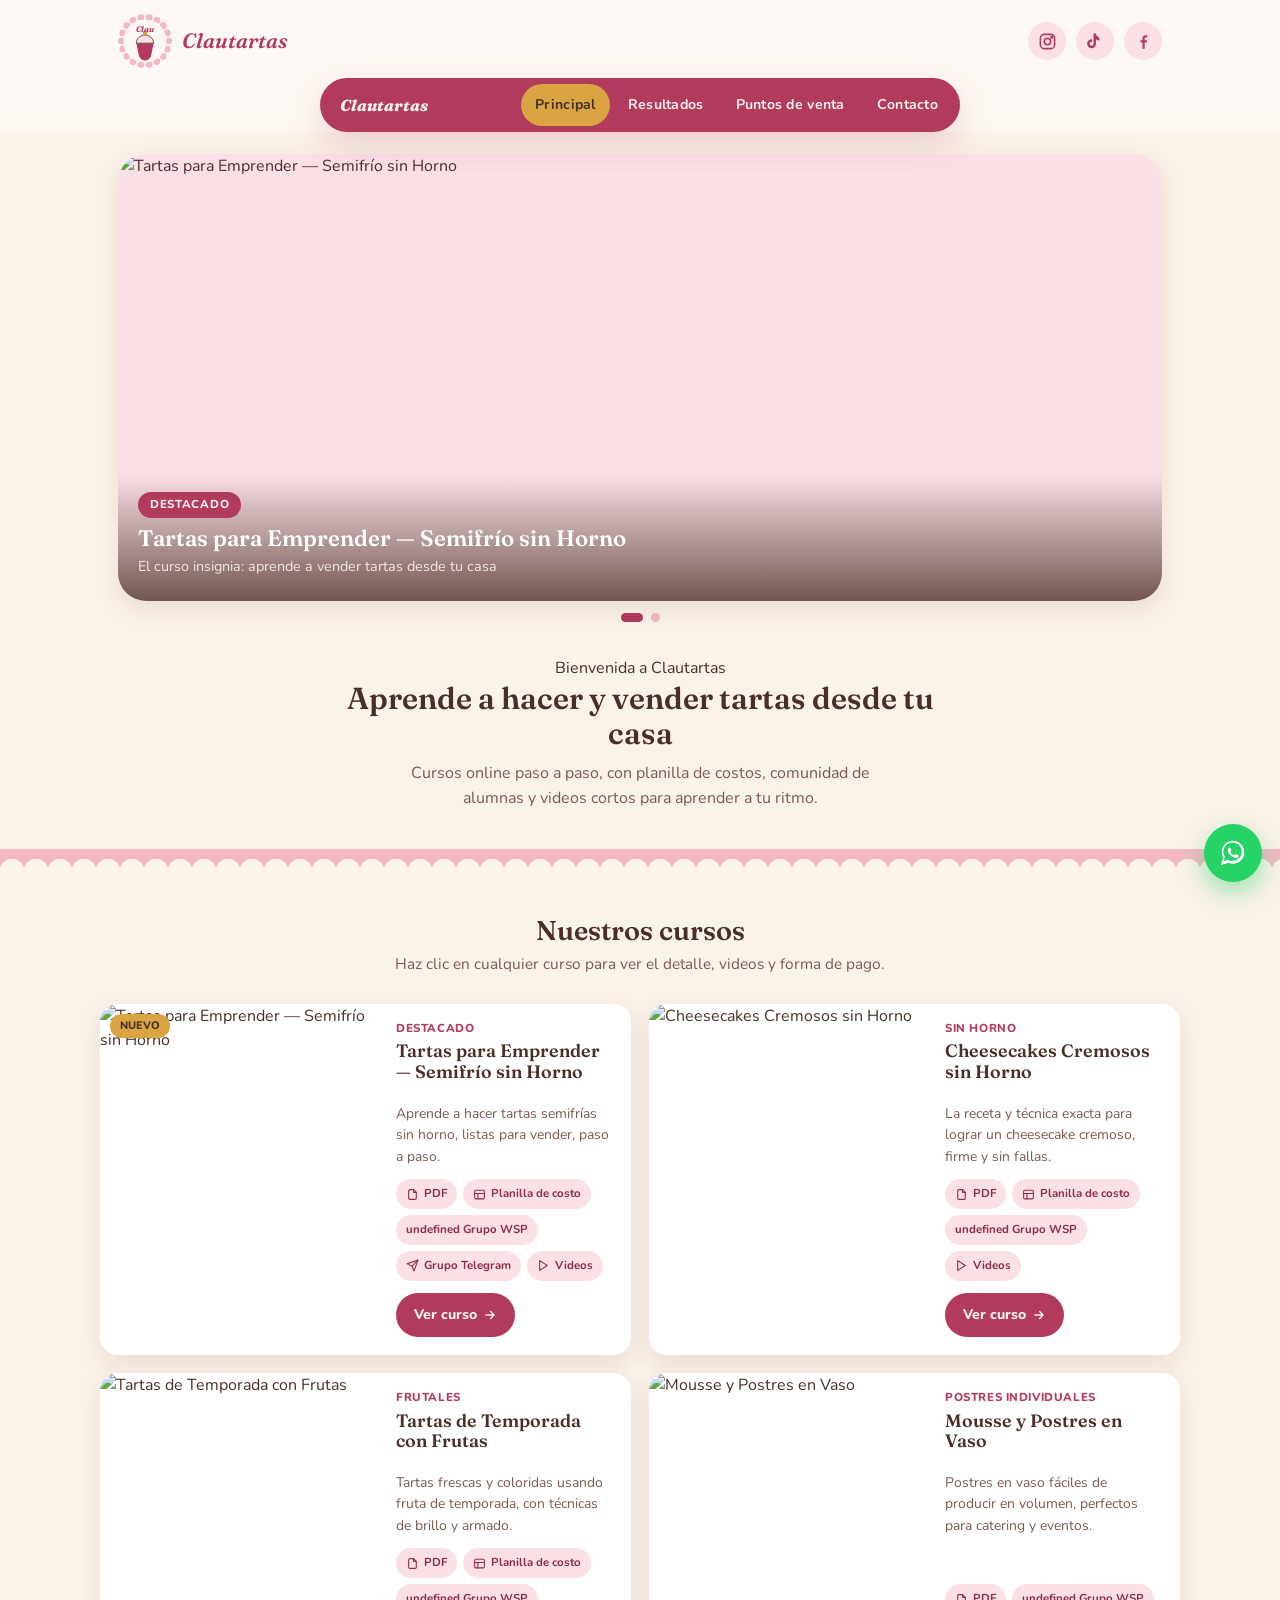
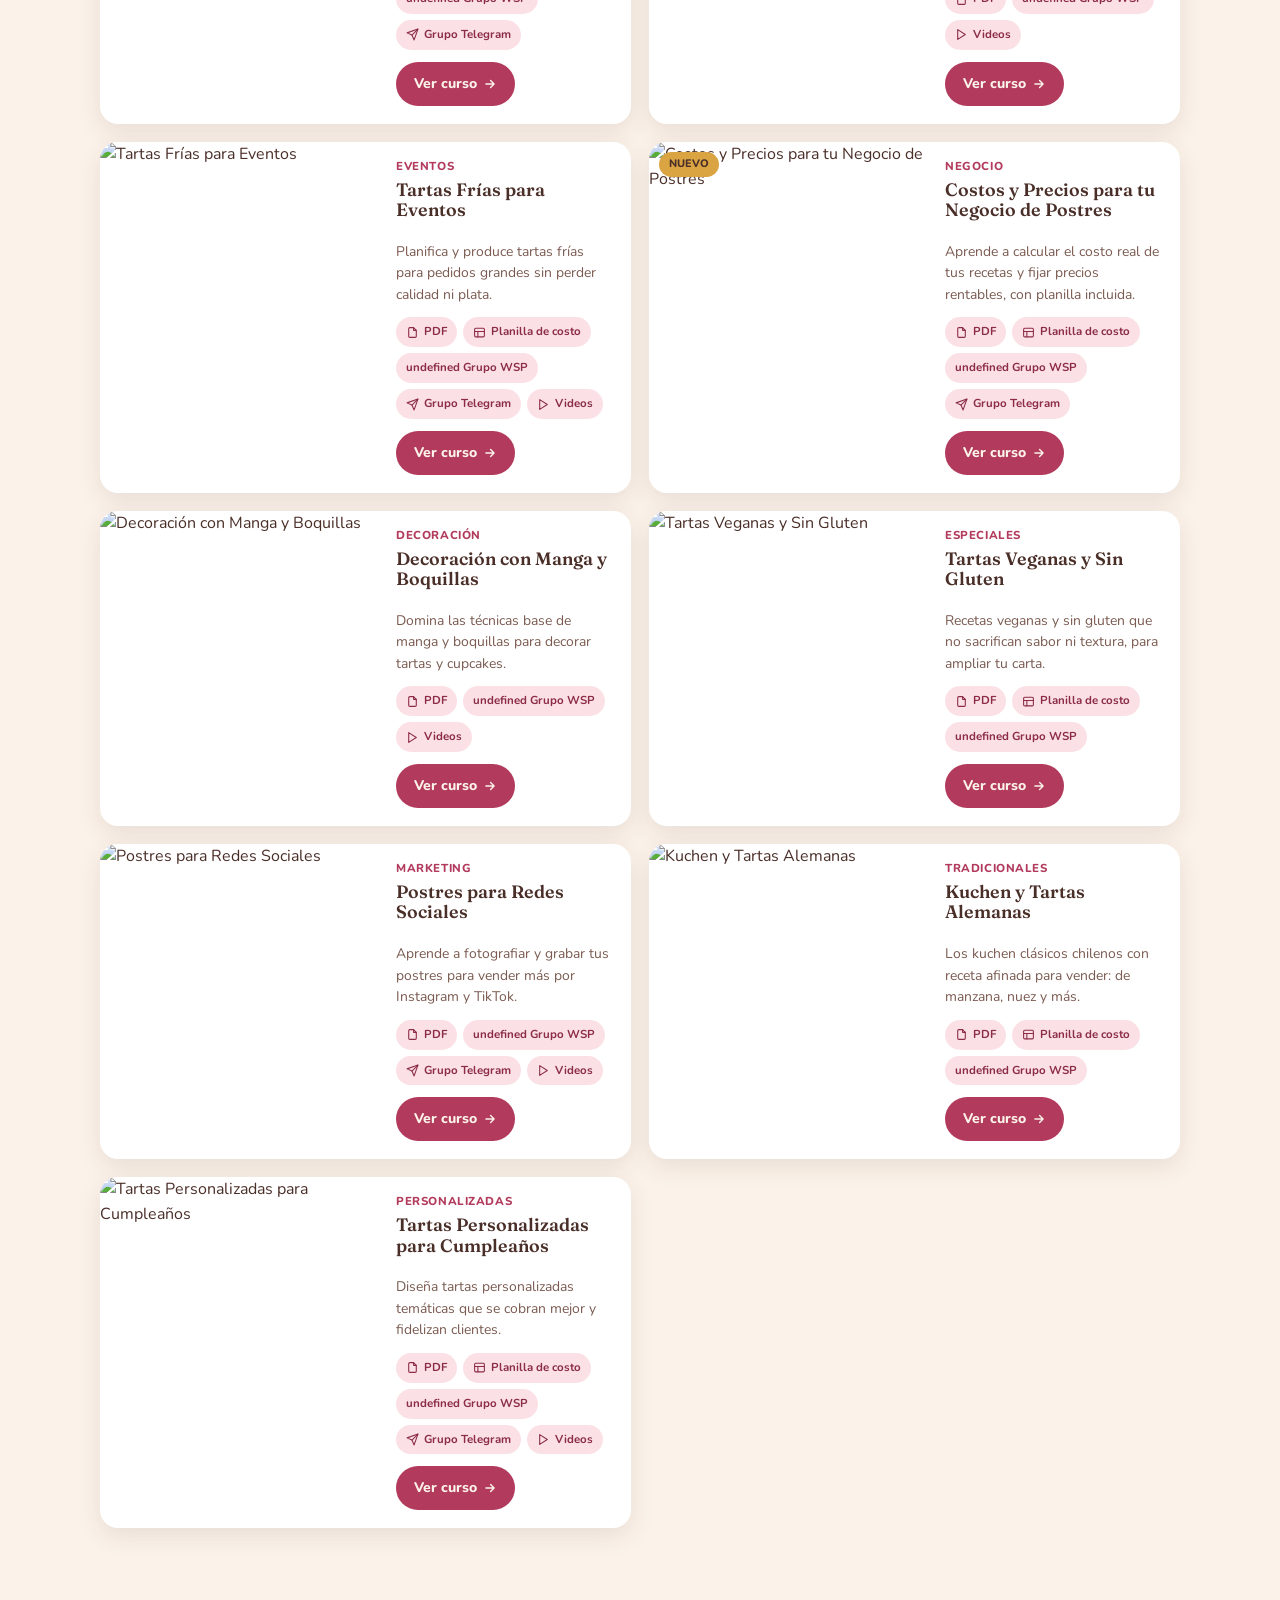
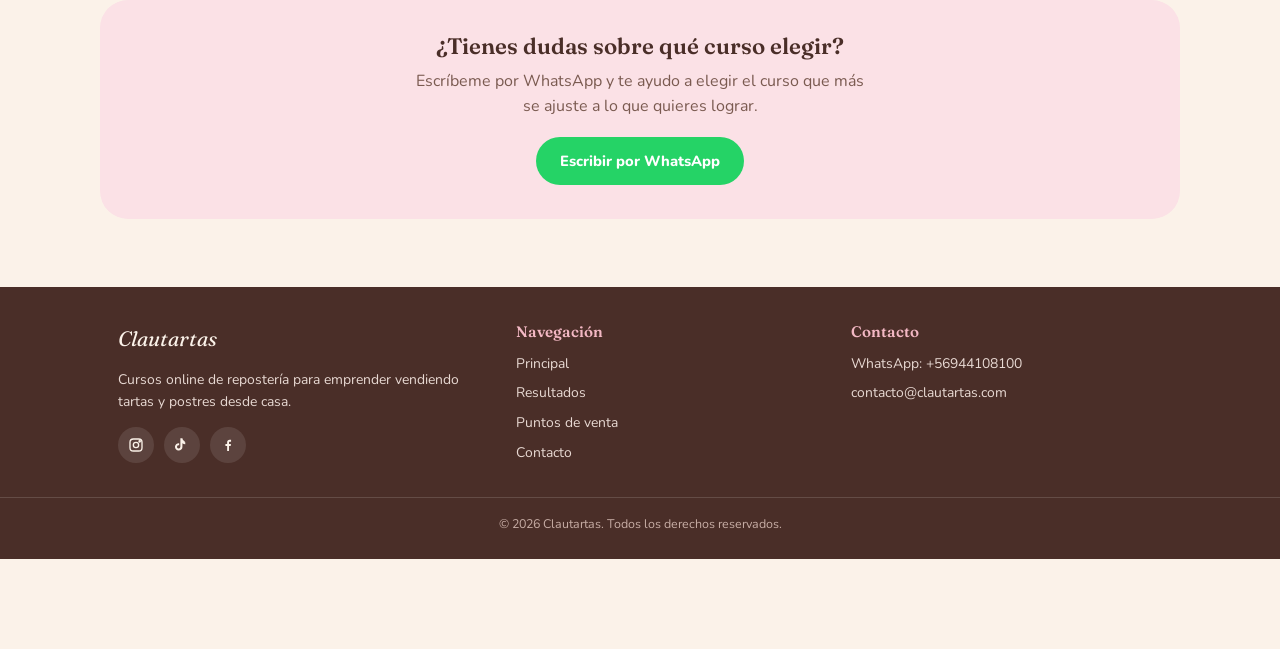
==== index.html @ 0d7cf742 "Add files via upload" ====
<!DOCTYPE html>
<html lang="es">
<head>
<meta charset="UTF-8">
<meta name="viewport" content="width=device-width, initial-scale=1.0">
<title>Clautartas — Cursos online de repostería para emprender</title>
<meta name="description" content="Aprende a hacer y vender tartas y postres desde casa. Cursos online paso a paso, con planilla de costos, comunidad y videos.">
<link rel="preconnect" href="https://fonts.googleapis.com">
<link href="https://fonts.googleapis.com/css2?family=Fraunces:ital,wght@0,600;0,700;1,600&family=Nunito:wght@400;600;700;800&display=swap" rel="stylesheet">
<link rel="stylesheet" href="css/style.css">
</head>
<body data-page="index.html">

<header id="site-header" class="site-header"></header>

<main>
  <section class="hero-carousel" id="heroCarousel"></section>

  <section class="section container" style="text-align:center; padding-top:34px;">
    <span class="page-hero eyebrow">Bienvenida a Clautartas</span>
    <h1 style="font-size:1.9rem; max-width:640px; margin:0 auto 10px;">Aprende a hacer y vender tartas desde tu casa</h1>
    <p style="color:var(--cocoa-soft); max-width:520px; margin:0 auto;">Cursos online paso a paso, con planilla de costos, comunidad de alumnas y videos cortos para aprender a tu ritmo.</p>
  </section>

  <div class="scallop-divider" style="margin:30px 0 0;"></div>

  <section class="section container">
    <h2 class="section-title">Nuestros cursos</h2>
    <p class="section-subtitle">Haz clic en cualquier curso para ver el detalle, videos y forma de pago.</p>
    <div class="course-list" id="courseList"></div>
  </section>

  <section class="section container" style="margin-top:20px;">
    <div style="background:var(--pink-soft); border-radius:var(--radius-lg); padding:34px 24px; text-align:center;">
      <h2 style="font-size:1.4rem;">¿Tienes dudas sobre qué curso elegir?</h2>
      <p style="color:var(--cocoa-soft); max-width:460px; margin:0 auto 18px;">Escríbeme por WhatsApp y te ayudo a elegir el curso que más se ajuste a lo que quieres lograr.</p>
      <a class="btn btn-whatsapp" id="ctaWsp" href="#" target="_blank" rel="noopener">Escribir por WhatsApp</a>
    </div>
  </section>
</main>

<footer id="site-footer" class="site-footer"></footer>

<script src="js/data.js"></script>
<script src="js/components.js"></script>
<script src="js/render.js"></script>
<script>
  document.addEventListener("DOMContentLoaded", () => {
    renderCarousel();
    renderCourseList();
    document.getElementById("ctaWsp").href = waLink();
  });
</script>
</body>
</html>
---- css/style.css ----
/* ============================================
   CLAUTARTAS — design tokens
   Paleta: pastel dulce (rosados, cremas, berry, caramelo)
   ============================================ */
:root {
  --cream:        #FBF2E9;
  --cream-soft:   #FDF8F3;
  --pink-frost:   #F3B8C4;
  --pink-soft:    #FBE1E6;
  --berry:        #B23A5C;
  --berry-dark:   #8C2C47;
  --cocoa:        #4A2E28;
  --cocoa-soft:   #7A5A50;
  --caramel:      #D9A441;
  --white:        #FFFFFF;

  --font-display: "Fraunces", "Georgia", serif;
  --font-body: "Nunito", -apple-system, sans-serif;

  --radius-lg: 28px;
  --radius-md: 18px;
  --radius-sm: 12px;
  --shadow-soft: 0 8px 24px rgba(74, 46, 40, 0.10);
  --shadow-lift: 0 14px 34px rgba(178, 58, 92, 0.18);
  --nav-height: 60px;
}

* { box-sizing: border-box; }
html { scroll-behavior: smooth; }

body {
  margin: 0;
  background: var(--cream);
  color: var(--cocoa);
  font-family: var(--font-body);
  font-size: 16px;
  line-height: 1.55;
  -webkit-font-smoothing: antialiased;
  padding-bottom: 90px; /* space for floating whatsapp button */
}

h1, h2, h3, h4 {
  font-family: var(--font-display);
  color: var(--cocoa);
  margin: 0 0 .4em;
  line-height: 1.15;
  font-weight: 600;
}

a { color: inherit; text-decoration: none; }
img { max-width: 100%; display: block; }
button { font-family: inherit; cursor: pointer; }
ul { padding-left: 1.2em; }

.container {
  max-width: 1080px;
  margin: 0 auto;
  padding: 0 18px;
}

/* ============================================
   SIGNATURE MOTIF — scalloped edge (pie-crust crimp)
   ============================================ */
.scallop-bottom {
  -webkit-mask-image: radial-gradient(circle at 12px 0, transparent 12px, black 12.5px);
  mask-image: radial-gradient(circle at 12px 0, transparent 12px, black 12.5px);
  -webkit-mask-size: 24px 24px;
  mask-size: 24px 24px;
  -webkit-mask-repeat: repeat-x;
  mask-repeat: repeat-x;
  -webkit-mask-position: bottom;
  mask-position: bottom;
}
.scallop-divider {
  width: 100%;
  height: 22px;
  background: var(--pink-frost);
  -webkit-mask-image: radial-gradient(circle at 12px 22px, transparent 12px, black 12.5px);
  mask-image: radial-gradient(circle at 12px 22px, transparent 12px, black 12.5px);
  -webkit-mask-size: 24px 24px;
  mask-size: 24px 24px;
  -webkit-mask-repeat: repeat-x;
  mask-repeat: repeat-x;
}

/* ============================================
   HEADER
   ============================================ */
.site-header {
  background: var(--cream-soft);
  padding: 14px 0 0;
}
.header-row {
  display: flex;
  align-items: center;
  justify-content: space-between;
  gap: 14px;
}
.logo-link { display: flex; align-items: center; gap: 10px; flex-shrink: 0; }
.logo-svg { width: 54px; height: 54px; }
.logo-text {
  font-family: var(--font-display);
  font-style: italic;
  font-weight: 600;
  font-size: 1.3rem;
  color: var(--berry);
  white-space: nowrap;
}

.social-banner {
  flex: 1;
  display: flex;
  justify-content: flex-end;
  gap: 10px;
}
.social-banner a {
  width: 38px;
  height: 38px;
  border-radius: 50%;
  background: var(--pink-soft);
  display: flex;
  align-items: center;
  justify-content: center;
  color: var(--berry);
  transition: transform .15s ease, background .15s ease;
}
.social-banner a:hover { background: var(--pink-frost); transform: translateY(-2px); }
.social-banner svg { width: 19px; height: 19px; }

/* ============================================
   NAV — floating menu
   ============================================ */
.nav-wrap {
  position: sticky;
  top: 0;
  z-index: 100;
  padding: 10px 14px 0;
  background: linear-gradient(to bottom, var(--cream-soft) 60%, transparent);
}
.nav-bar {
  max-width: 640px;
  margin: 0 auto;
  background: var(--berry);
  border-radius: 999px;
  box-shadow: var(--shadow-lift);
  display: flex;
  align-items: center;
  justify-content: space-between;
  padding: 6px 8px 6px 20px;
}
.nav-links {
  display: none;
  gap: 4px;
}
.nav-links a {
  color: var(--cream);
  font-weight: 700;
  font-size: .88rem;
  letter-spacing: .02em;
  padding: 10px 14px;
  border-radius: 999px;
  transition: background .15s ease, color .15s ease;
  white-space: nowrap;
}
.nav-links a:hover,
.nav-links a.active {
  background: var(--caramel);
  color: var(--cocoa);
}
.nav-brand-mini { color: var(--cream); font-weight: 800; font-family: var(--font-display); font-style: italic; }
.nav-toggle {
  background: var(--caramel);
  border: none;
  width: 40px;
  height: 40px;
  border-radius: 50%;
  display: flex;
  align-items: center;
  justify-content: center;
  flex-shrink: 0;
}
.nav-toggle svg { width: 20px; height: 20px; color: var(--cocoa); }

.nav-mobile-panel {
  max-width: 640px;
  margin: 6px auto 0;
  background: var(--white);
  border-radius: 20px;
  box-shadow: var(--shadow-soft);
  overflow: hidden;
  max-height: 0;
  transition: max-height .25s ease;
}
.nav-mobile-panel.open { max-height: 320px; }
.nav-mobile-panel a {
  display: block;
  padding: 14px 22px;
  font-weight: 700;
  color: var(--cocoa);
  border-bottom: 1px solid var(--pink-soft);
}
.nav-mobile-panel a:last-child { border-bottom: none; }
.nav-mobile-panel a.active { color: var(--berry); background: var(--pink-soft); }

@media (min-width: 720px) {
  .nav-links { display: flex; }
  .nav-toggle { display: none; }
  .nav-mobile-panel { display: none; }
}

/* ============================================
   HERO CAROUSEL
   ============================================ */
.hero-carousel {
  position: relative;
  margin: 22px auto 0;
  max-width: 1080px;
  padding: 0 18px;
}
.carousel-track {
  position: relative;
  border-radius: var(--radius-lg);
  overflow: hidden;
  box-shadow: var(--shadow-soft);
  aspect-ratio: 16/10;
  background: var(--pink-soft);
}
@media (min-width: 720px) { .carousel-track { aspect-ratio: 21/9; } }

.carousel-slide {
  position: absolute;
  inset: 0;
  opacity: 0;
  transition: opacity .6s ease;
  pointer-events: none;
}
.carousel-slide.active { opacity: 1; pointer-events: auto; }
.carousel-slide img {
  width: 100%; height: 100%; object-fit: cover;
}
.carousel-caption {
  position: absolute;
  left: 0; right: 0; bottom: 0;
  padding: 18px 20px 24px;
  background: linear-gradient(to top, rgba(74,46,40,.78), transparent);
  color: var(--cream);
}
.carousel-caption .ribbon {
  display: inline-block;
  background: var(--berry);
  color: var(--cream);
  font-size: .72rem;
  font-weight: 800;
  letter-spacing: .06em;
  text-transform: uppercase;
  padding: 4px 12px;
  border-radius: 999px;
  margin-bottom: 8px;
}
.carousel-caption h2 { color: var(--white); font-size: 1.4rem; margin-bottom: .15em; }
.carousel-caption p { margin: 0; font-size: .9rem; opacity: .92; }

.carousel-dots {
  display: flex;
  justify-content: center;
  gap: 8px;
  margin-top: 12px;
}
.carousel-dots button {
  width: 9px; height: 9px; border-radius: 50%;
  border: none; background: var(--pink-frost);
  padding: 0;
}
.carousel-dots button.active { background: var(--berry); width: 22px; border-radius: 999px; }

/* ============================================
   SECTIONS / TITLES
   ============================================ */
.section { padding: 44px 0 8px; }
.section-title { text-align: center; margin-bottom: 6px; font-size: 1.7rem; }
.section-subtitle {
  text-align: center;
  color: var(--cocoa-soft);
  max-width: 520px;
  margin: 0 auto 28px;
  font-size: .96rem;
}

/* ============================================
   COURSE MODULES
   ============================================ */
.course-list {
  display: grid;
  grid-template-columns: 1fr;
  gap: 18px;
}
@media (min-width: 860px) {
  .course-list { grid-template-columns: 1fr 1fr; }
}

.course-card {
  display: grid;
  grid-template-columns: 1fr;
  background: var(--white);
  border-radius: var(--radius-md);
  overflow: hidden;
  box-shadow: var(--shadow-soft);
}
@media (min-width: 560px) {
  .course-card { grid-template-columns: 1.1fr 1fr; }
}

.course-media {
  position: relative;
  display: block;
}
.course-media img {
  width: 100%;
  height: 190px;
  object-fit: cover;
}
@media (min-width: 560px) { .course-media img { height: 100%; min-height: 220px; } }
.course-media .badge-new {
  position: absolute; top: 10px; left: 10px;
  background: var(--caramel);
  color: var(--cocoa);
  font-size: .68rem;
  font-weight: 800;
  text-transform: uppercase;
  padding: 4px 10px;
  border-radius: 999px;
}
.course-media .play-badge {
  position: absolute; inset: 0;
  display: flex; align-items: center; justify-content: center;
  background: rgba(74,46,40,0.12);
  opacity: 0;
  transition: opacity .15s ease;
}
.course-media:hover .play-badge { opacity: 1; }
.play-badge span {
  width: 46px; height: 46px; border-radius: 50%;
  background: var(--white);
  display: flex; align-items: center; justify-content: center;
  box-shadow: var(--shadow-soft);
}
.play-badge svg { width: 18px; height: 18px; color: var(--berry); margin-left: 2px; }

.course-body {
  padding: 16px 18px 18px;
  display: flex;
  flex-direction: column;
}
.course-tag {
  font-size: .72rem;
  font-weight: 800;
  letter-spacing: .05em;
  text-transform: uppercase;
  color: var(--berry);
  margin-bottom: 4px;
}
.course-body h3 { font-size: 1.12rem; margin-bottom: 6px; }
.course-body .course-desc {
  font-size: .87rem;
  color: var(--cocoa-soft);
  margin-bottom: 12px;
  flex-grow: 1;
}

.course-resources {
  display: flex;
  flex-wrap: wrap;
  gap: 6px;
  margin-bottom: 12px;
}
.resource-chip {
  display: flex;
  align-items: center;
  gap: 5px;
  background: var(--pink-soft);
  color: var(--berry-dark);
  font-size: .72rem;
  font-weight: 700;
  padding: 6px 10px;
  border-radius: 999px;
}
.resource-chip svg { width: 13px; height: 13px; }

.course-cta {
  display: inline-flex;
  align-items: center;
  justify-content: center;
  gap: 6px;
  background: var(--berry);
  color: var(--cream);
  font-weight: 800;
  font-size: .88rem;
  padding: 11px 18px;
  border-radius: 999px;
  align-self: flex-start;
  transition: background .15s ease, transform .15s ease;
}
.course-cta:hover { background: var(--berry-dark); transform: translateY(-1px); }
.course-cta svg { width: 14px; height: 14px; }

/* ============================================
   GENERIC BUTTONS
   ============================================ */
.btn {
  display: inline-flex;
  align-items: center;
  justify-content: center;
  gap: 8px;
  font-weight: 800;
  font-size: .92rem;
  padding: 13px 24px;
  border-radius: 999px;
  border: none;
}
.btn-primary { background: var(--berry); color: var(--cream); }
.btn-primary:hover { background: var(--berry-dark); }
.btn-outline { background: transparent; color: var(--berry); border: 2px solid var(--berry); }
.btn-outline:hover { background: var(--pink-soft); }
.btn-whatsapp { background: #25D366; color: #fff; }
.btn-whatsapp:hover { background: #1DA851; }

/* ============================================
   HERO (interior pages)
   ============================================ */
.page-hero {
  padding: 34px 0 18px;
  text-align: center;
}
.page-hero .eyebrow {
  display: inline-block;
  color: var(--berry);
  font-weight: 800;
  font-size: .78rem;
  letter-spacing: .08em;
  text-transform: uppercase;
  background: var(--pink-soft);
  padding: 5px 14px;
  border-radius: 999px;
  margin-bottom: 12px;
}
.page-hero h1 { font-size: 2rem; margin-bottom: 10px; }
.page-hero p { color: var(--cocoa-soft); max-width: 560px; margin: 0 auto; }

/* ============================================
   TESTIMONIALS (resultados.html)
   ============================================ */
.testi-grid {
  display: grid;
  grid-template-columns: 1fr;
  gap: 16px;
}
@media (min-width: 700px) { .testi-grid { grid-template-columns: 1fr 1fr; } }
@media (min-width: 1000px) { .testi-grid { grid-template-columns: 1fr 1fr 1fr; } }

.testi-card {
  background: var(--white);
  border-radius: var(--radius-md);
  padding: 20px;
  box-shadow: var(--shadow-soft);
}
.testi-card img {
  width: 100%;
  border-radius: var(--radius-sm);
  margin-bottom: 12px;
  height: 200px;
  object-fit: cover;
}
.testi-quote {
  font-family: var(--font-display);
  font-style: italic;
  color: var(--cocoa);
  font-size: 1rem;
  margin-bottom: 10px;
}
.testi-author { font-weight: 800; font-size: .85rem; color: var(--berry); }
.testi-role { font-size: .78rem; color: var(--cocoa-soft); }

.stats-row {
  display: grid;
  grid-template-columns: repeat(2, 1fr);
  gap: 14px;
  margin: 30px 0 10px;
}
@media (min-width: 700px) { .stats-row { grid-template-columns: repeat(4, 1fr); } }
.stat-box {
  background: var(--pink-soft);
  border-radius: var(--radius-md);
  padding: 20px 12px;
  text-align: center;
}
.stat-box .num {
  font-family: var(--font-display);
  font-size: 2rem;
  color: var(--berry);
  font-weight: 700;
  display: block;
}
.stat-box .label { font-size: .78rem; color: var(--cocoa-soft); font-weight: 700; }

/* ============================================
   PUNTOS DE VENTA
   ============================================ */
.pv-list { display: grid; grid-template-columns: 1fr; gap: 14px; }
@media (min-width: 700px) { .pv-list { grid-template-columns: 1fr 1fr; } }
.pv-card {
  background: var(--white);
  border-radius: var(--radius-md);
  padding: 18px 20px;
  box-shadow: var(--shadow-soft);
  display: flex;
  gap: 14px;
  align-items: flex-start;
}
.pv-icon {
  width: 42px; height: 42px; border-radius: 50%;
  background: var(--pink-soft);
  display: flex; align-items: center; justify-content: center;
  flex-shrink: 0;
}
.pv-icon svg { width: 20px; height: 20px; color: var(--berry); }
.pv-card h3 { font-size: 1rem; margin-bottom: 4px; }
.pv-card p { font-size: .85rem; color: var(--cocoa-soft); margin: 0 0 8px; }
.pv-card a.pv-link { font-size: .82rem; font-weight: 800; color: var(--berry); }

/* ============================================
   CONTACTO
   ============================================ */
.contact-grid {
  display: grid;
  grid-template-columns: 1fr;
  gap: 16px;
  margin-top: 10px;
}
@media (min-width: 700px) { .contact-grid { grid-template-columns: repeat(3, 1fr); } }
.contact-card {
  background: var(--white);
  border-radius: var(--radius-md);
  padding: 24px 20px;
  text-align: center;
  box-shadow: var(--shadow-soft);
}
.contact-card .ic {
  width: 52px; height: 52px; border-radius: 50%;
  background: var(--pink-soft);
  display: flex; align-items: center; justify-content: center;
  margin: 0 auto 14px;
}
.contact-card .ic svg { width: 24px; height: 24px; color: var(--berry); }
.contact-card h3 { font-size: 1rem; margin-bottom: 6px; }
.contact-card p { font-size: .85rem; color: var(--cocoa-soft); margin-bottom: 14px; }

/* ============================================
   CURSO DETALLE (curso.html)
   ============================================ */
.curso-hero {
  position: relative;
  border-radius: var(--radius-lg);
  overflow: hidden;
  box-shadow: var(--shadow-soft);
  margin: 18px 0 0;
}
.curso-hero img { width: 100%; height: 260px; object-fit: cover; }
@media (min-width: 720px) { .curso-hero img { height: 380px; } }
.curso-hero-overlay {
  position: absolute; inset: 0;
  background: linear-gradient(to top, rgba(74,46,40,.75), transparent 55%);
  display: flex; align-items: flex-end;
  padding: 22px;
}
.curso-hero-overlay h1 { color: var(--white); font-size: 1.7rem; margin-bottom: 4px; }
.curso-hero-overlay .course-tag { color: var(--pink-frost); }

.curso-layout {
  display: grid;
  grid-template-columns: 1fr;
  gap: 26px;
  margin-top: 26px;
}
@media (min-width: 860px) { .curso-layout { grid-template-columns: 1.6fr 1fr; } }

.curso-main h2 { font-size: 1.25rem; margin-top: 26px; }
.curso-main h2:first-child { margin-top: 0; }
.curso-main p { color: var(--cocoa-soft); font-size: .95rem; }
.temas-list { list-style: none; padding: 0; display: grid; gap: 10px; }
.temas-list li {
  display: flex; gap: 10px; align-items: flex-start;
  font-size: .92rem; color: var(--cocoa);
  background: var(--white);
  padding: 12px 14px;
  border-radius: var(--radius-sm);
  box-shadow: var(--shadow-soft);
}
.temas-list svg { width: 16px; height: 16px; color: var(--berry); flex-shrink: 0; margin-top: 2px; }

.gallery-grid {
  display: grid;
  grid-template-columns: repeat(3, 1fr);
  gap: 8px;
}
.gallery-grid img {
  width: 100%; height: 110px; object-fit: cover;
  border-radius: var(--radius-sm);
}
@media (min-width: 560px) { .gallery-grid img { height: 150px; } }

.tiktok-grid {
  display: grid;
  grid-template-columns: repeat(auto-fill, minmax(240px, 1fr));
  gap: 14px;
}

.curso-sidebar {
  align-self: start;
  position: sticky;
  top: calc(var(--nav-height) + 70px);
  display: flex;
  flex-direction: column;
  gap: 14px;
}
.price-card {
  background: var(--white);
  border-radius: var(--radius-md);
  padding: 22px;
  box-shadow: var(--shadow-soft);
  text-align: center;
}
.price-card .precio { font-family: var(--font-display); font-size: 2rem; color: var(--berry); margin-bottom: 4px; }
.price-card .precio-note { font-size: .78rem; color: var(--cocoa-soft); margin-bottom: 16px; }
.price-card .btn { width: 100%; margin-bottom: 8px; }

.resource-panel {
  background: var(--white);
  border-radius: var(--radius-md);
  padding: 8px;
  box-shadow: var(--shadow-soft);
}
.resource-row {
  display: flex; align-items: center; gap: 12px;
  padding: 12px 12px;
  border-radius: var(--radius-sm);
  transition: background .15s ease;
}
.resource-row:hover { background: var(--pink-soft); }
.resource-row .ic {
  width: 38px; height: 38px; border-radius: 50%;
  background: var(--pink-soft);
  display: flex; align-items: center; justify-content: center;
  flex-shrink: 0;
}
.resource-row .ic svg { width: 18px; height: 18px; color: var(--berry); }
.resource-row span { font-weight: 800; font-size: .88rem; }

.back-link {
  display: inline-flex; align-items: center; gap: 6px;
  font-weight: 800; font-size: .85rem; color: var(--berry);
  margin-top: 20px;
}

/* ============================================
   FLOATING WHATSAPP BUTTON
   ============================================ */
.wa-float {
  position: fixed;
  right: 18px;
  bottom: 18px;
  z-index: 999;
  width: 58px;
  height: 58px;
  border-radius: 50%;
  background: #25D366;
  display: flex;
  align-items: center;
  justify-content: center;
  box-shadow: 0 10px 24px rgba(37, 211, 102, 0.45);
  animation: wa-pulse 2.6s ease-in-out infinite;
}
.wa-float svg { width: 30px; height: 30px; color: #fff; }
@keyframes wa-pulse {
  0%, 100% { transform: scale(1); }
  50% { transform: scale(1.07); }
}
@media (prefers-reduced-motion: reduce) {
  .wa-float { animation: none; }
}

/* ============================================
   FOOTER
   ============================================ */
.site-footer {
  background: var(--cocoa);
  color: var(--cream);
  margin-top: 60px;
  padding: 36px 0 26px;
}
.footer-grid {
  display: grid;
  grid-template-columns: 1fr;
  gap: 24px;
}
@media (min-width: 700px) { .footer-grid { grid-template-columns: 1.2fr 1fr 1fr; } }
.footer-grid h4 { color: var(--pink-frost); font-size: .95rem; margin-bottom: 12px; }
.footer-grid p, .footer-grid a { color: #E8D9D3; font-size: .87rem; }
.footer-grid a { display: block; margin-bottom: 8px; }
.footer-brand { font-family: var(--font-display); font-style: italic; color: var(--cream); font-size: 1.3rem; margin-bottom: 8px; }
.footer-social { display: flex; gap: 10px; margin-top: 10px; }
.footer-social a {
  width: 36px; height: 36px; border-radius: 50%;
  background: rgba(255,255,255,0.1);
  display: flex; align-items: center; justify-content: center;
}
.footer-social svg { width: 16px; height: 16px; color: var(--cream); }
.footer-bottom {
  border-top: 1px solid rgba(255,255,255,0.14);
  margin-top: 26px;
  padding-top: 16px;
  text-align: center;
  font-size: .78rem;
  color: #C7ADA5;
}

/* ============================================
   REDUCED MOTION / FOCUS
   ============================================ */
a:focus-visible, button:focus-visible {
  outline: 3px solid var(--caramel);
  outline-offset: 2px;
}
@media (prefers-reduced-motion: reduce) {
  * { animation-duration: 0.01ms !important; transition-duration: 0.01ms !important; }
}
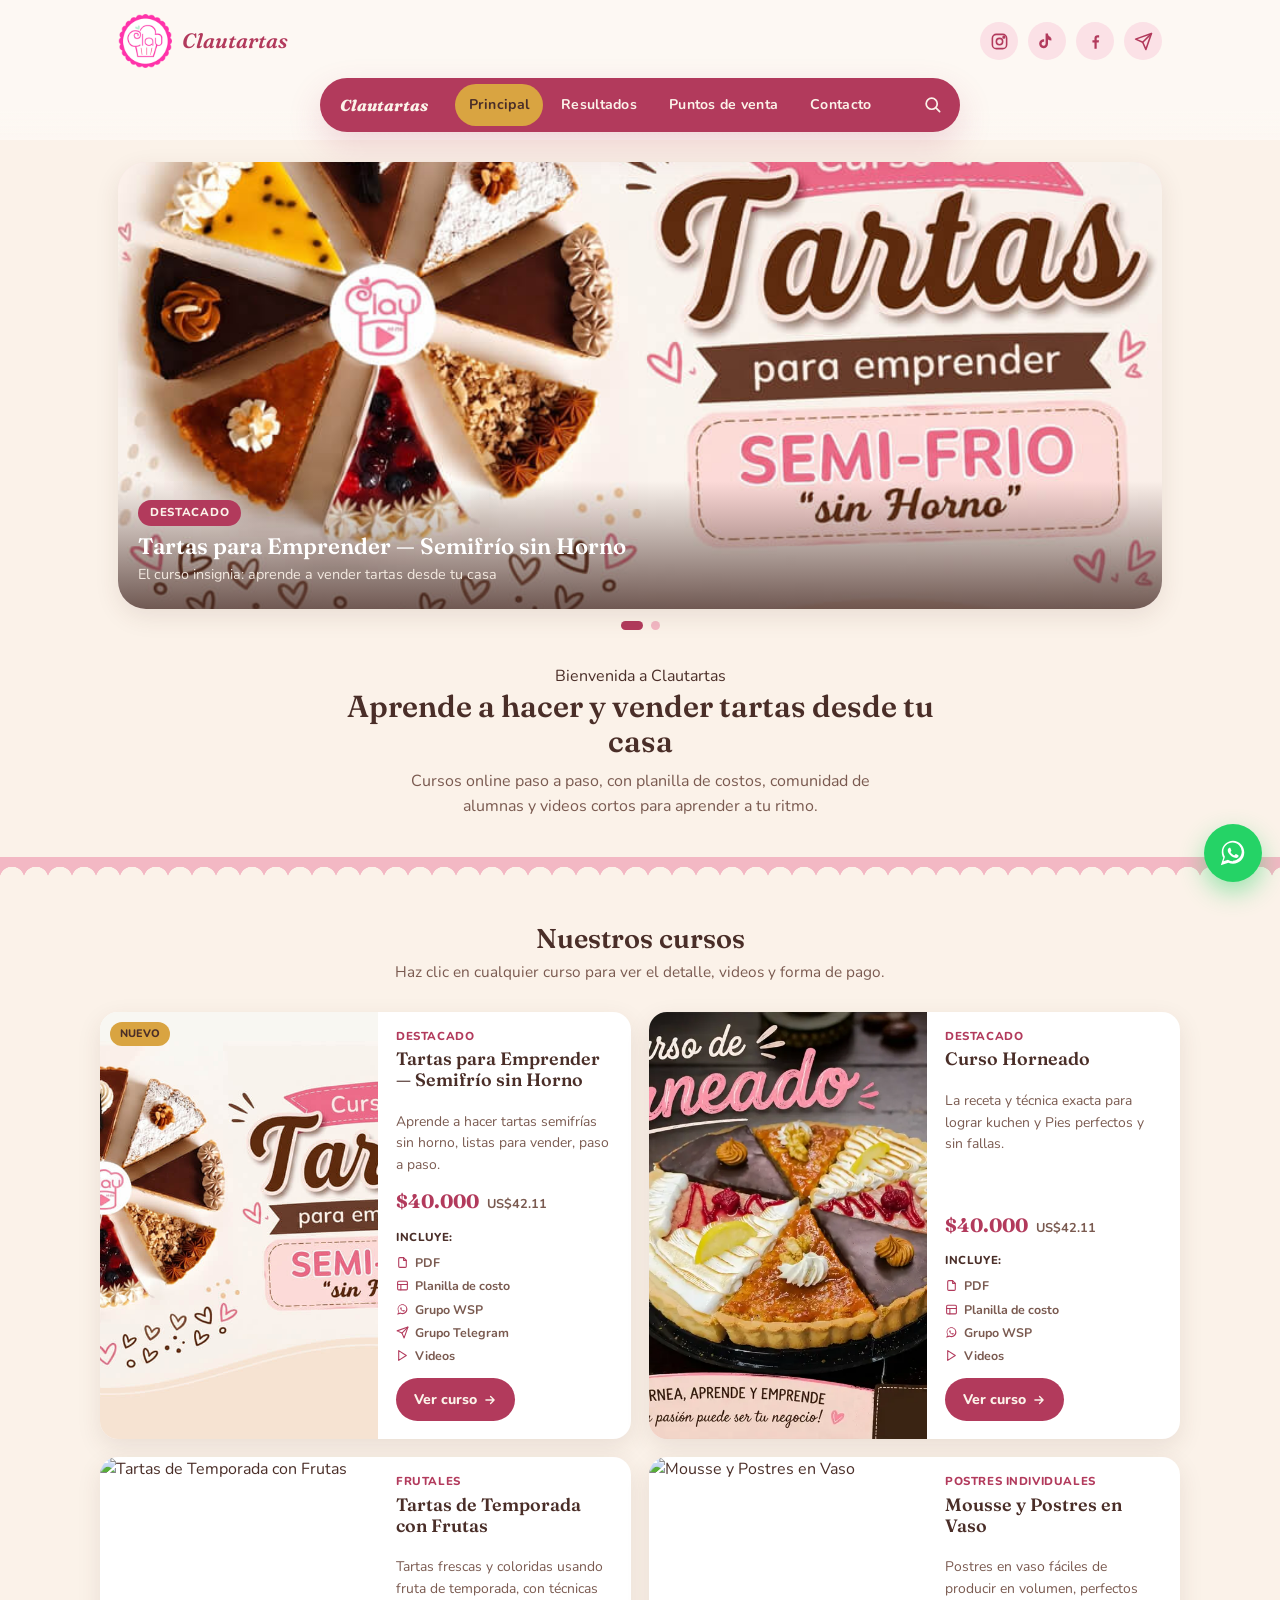
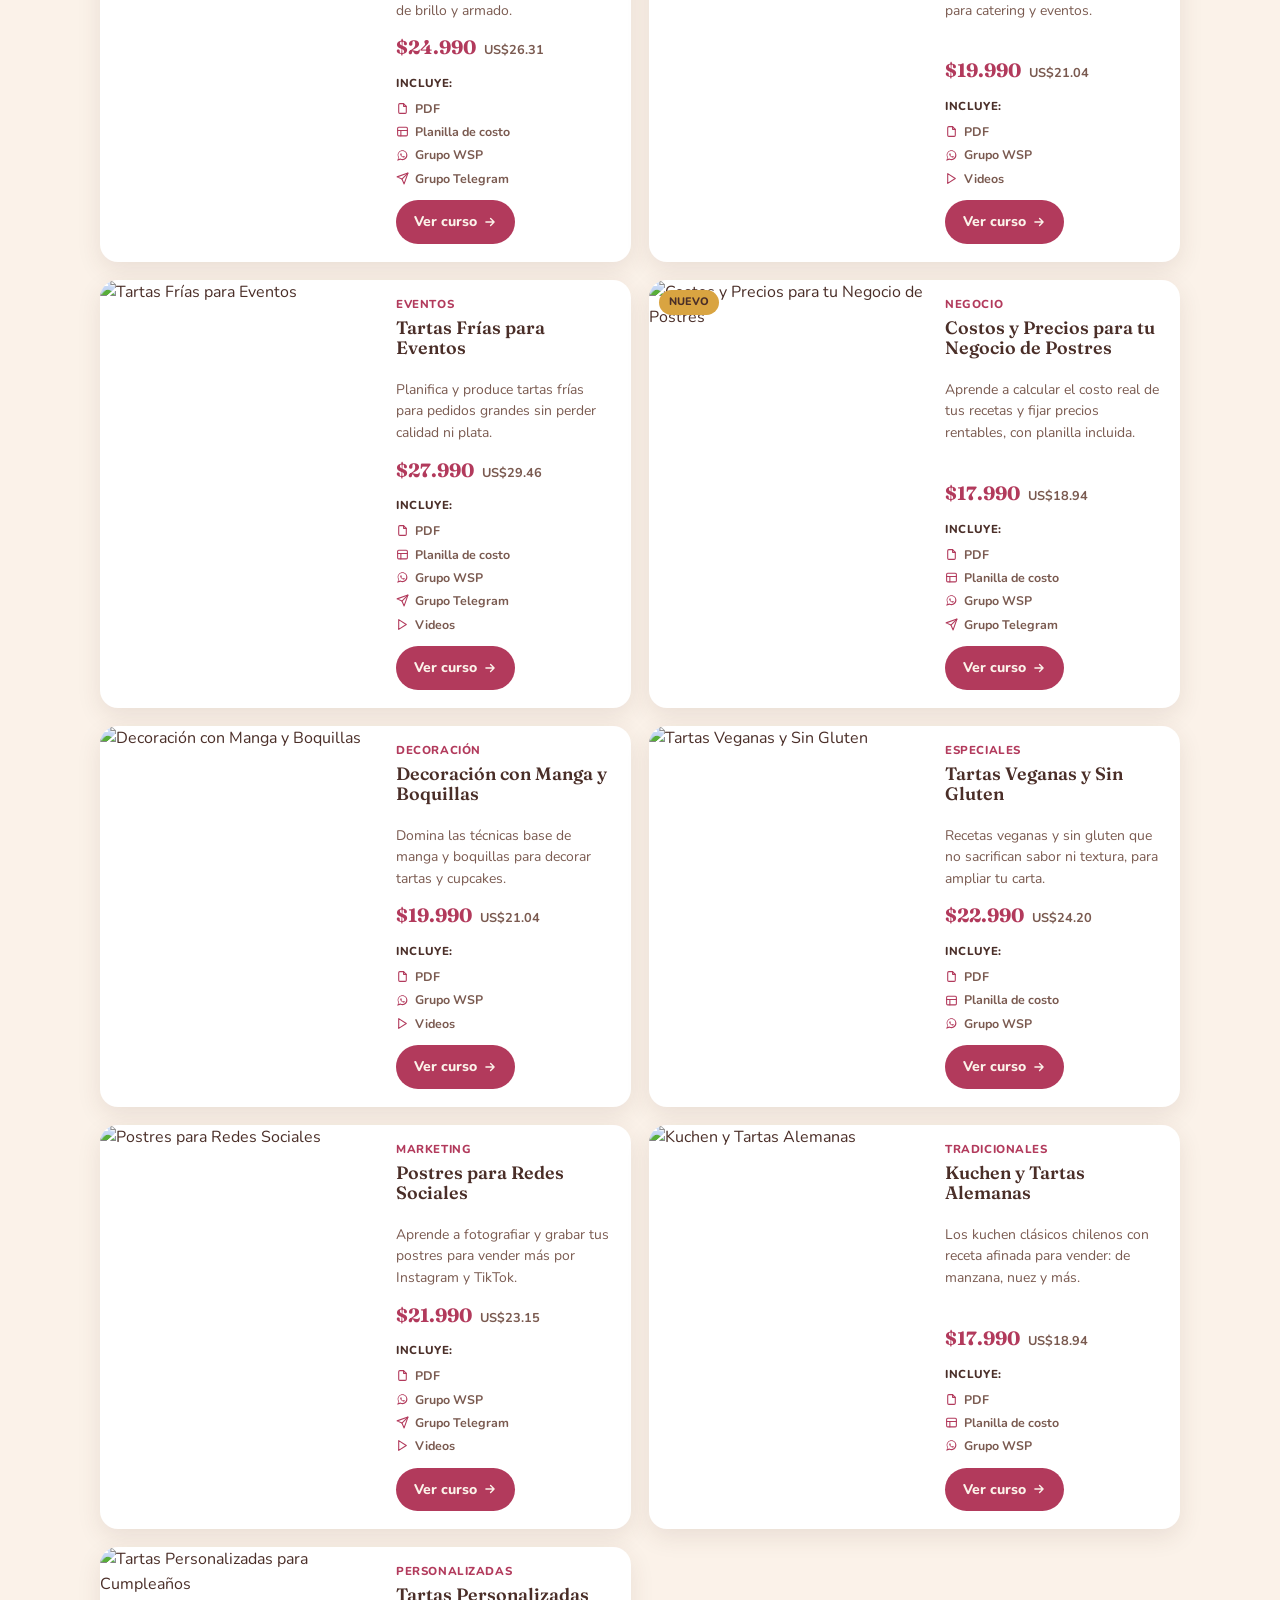
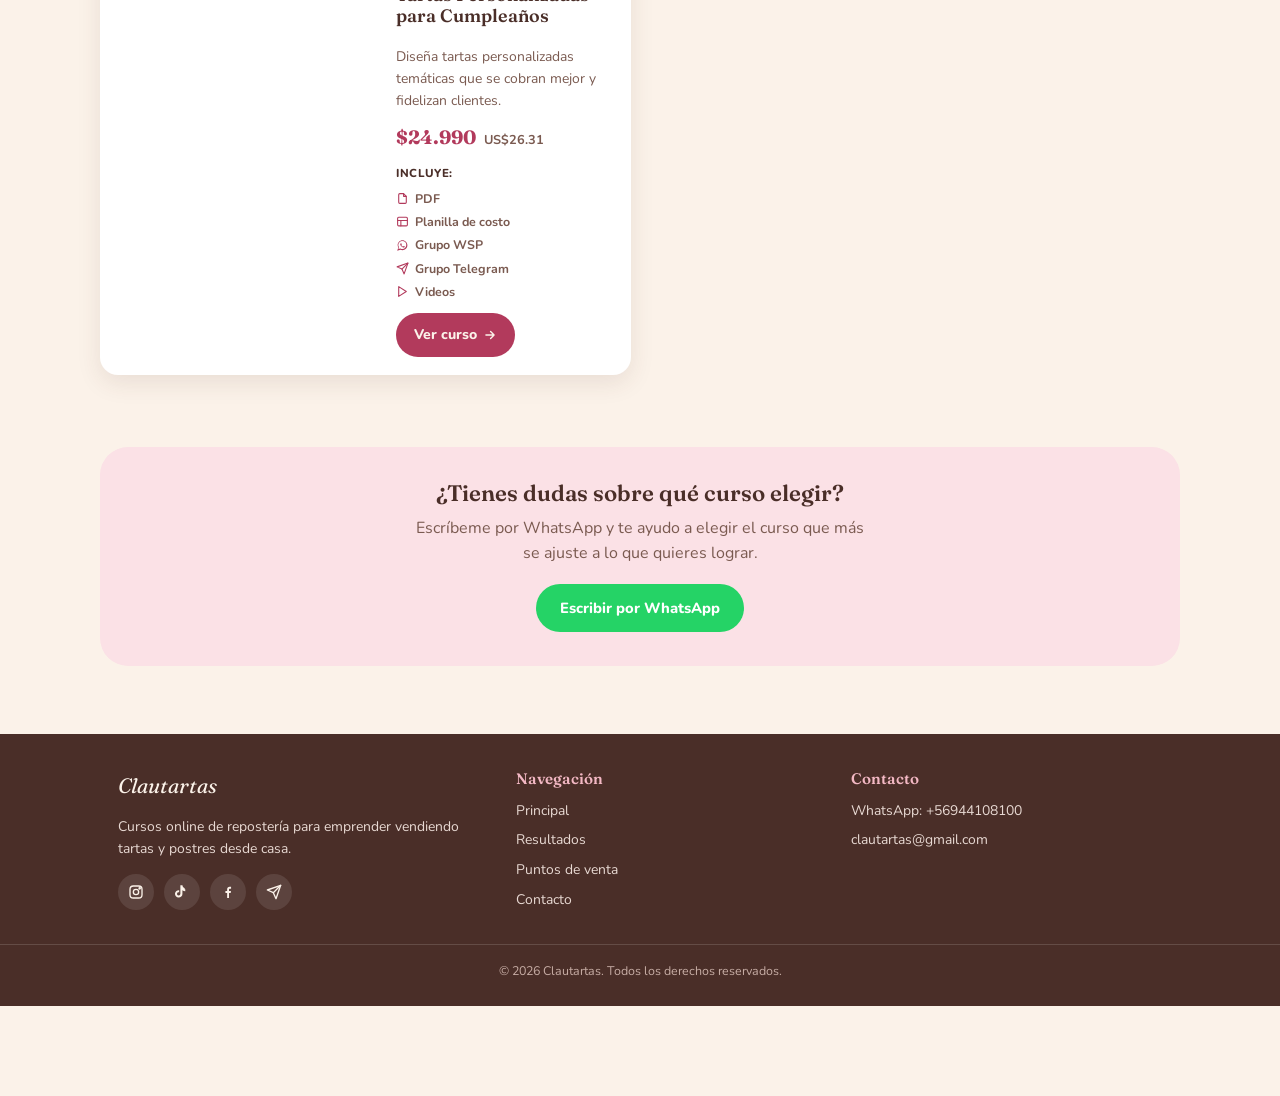
==== commit 9d98b429: "Add files via upload" ====
--- a/index.html
+++ b/index.html
@@ -3,11 +3,35 @@
 <head>
 <meta charset="UTF-8">
 <meta name="viewport" content="width=device-width, initial-scale=1.0">
-<title>Clautartas — Cursos online de repostería para emprender</title>
-<meta name="description" content="Aprende a hacer y vender tartas y postres desde casa. Cursos online paso a paso, con planilla de costos, comunidad y videos.">
+<title>Clautartas — Cursos online de repostería, pastelería y panadería para emprender</title>
+<meta name="description" content="Cursos y talleres online de repostería, pastelería y panadería para emprender vendiendo tartas y postres desde casa. Clases paso a paso, planilla de costos, comunidad y videos.">
+<meta name="keywords" content="emprendimiento, cursos online, talleres online, repostería, pastelería, panadería, tartas, postres, emprender, negocio de postres, Chile">
+<link rel="canonical" href="https://clautartas.com/index.html">
+<meta name="robots" content="index, follow">
+<meta property="og:type" content="website">
+<meta property="og:title" content="Clautartas — Cursos online de repostería, pastelería y panadería para emprender">
+<meta property="og:description" content="Aprende a hacer y vender tartas y postres desde casa. Cursos y talleres online paso a paso, con planilla de costos, comunidad y videos.">
+<meta property="og:url" content="https://clautartas.com/index.html">
+<meta property="og:image" content="https://clautartas.com/img/semi-frio1.jpg">
+<meta property="og:locale" content="es_CL">
+<meta name="twitter:card" content="summary_large_image">
 <link rel="preconnect" href="https://fonts.googleapis.com">
 <link href="https://fonts.googleapis.com/css2?family=Fraunces:ital,wght@0,600;0,700;1,600&family=Nunito:wght@400;600;700;800&display=swap" rel="stylesheet">
 <link rel="stylesheet" href="css/style.css">
+<script type="application/ld+json">
+{
+  "@context": "https://schema.org",
+  "@type": "EducationalOrganization",
+  "name": "Clautartas",
+  "url": "https://clautartas.com/",
+  "description": "Cursos y talleres online de repostería, pastelería y panadería para emprender vendiendo tartas y postres desde casa.",
+  "sameAs": [
+    "https://instagram.com/clautartas",
+    "https://tiktok.com/@clautartas",
+    "https://facebook.com/clautartas"
+  ]
+}
+</script>
 </head>
 <body data-page="index.html">
 
--- a/css/style.css
+++ b/css/style.css
@@ -202,6 +202,73 @@
 .nav-mobile-panel a:last-child { border-bottom: none; }
 .nav-mobile-panel a.active { color: var(--berry); background: var(--pink-soft); }
 
+.nav-actions { display: flex; align-items: center; gap: 6px; flex-shrink: 0; }
+.nav-search-toggle {
+  background: transparent;
+  border: none;
+  width: 40px;
+  height: 40px;
+  border-radius: 50%;
+  display: flex;
+  align-items: center;
+  justify-content: center;
+  flex-shrink: 0;
+  color: var(--cream);
+  transition: background .15s ease;
+}
+.nav-search-toggle:hover { background: rgba(255,255,255,0.14); }
+.nav-search-toggle svg { width: 19px; height: 19px; }
+.nav-search-toggle[aria-expanded="true"] { background: var(--caramel); color: var(--cocoa); }
+
+.nav-search-panel {
+  max-width: 640px;
+  margin: 8px auto 0;
+  background: var(--white);
+  border-radius: 20px;
+  box-shadow: var(--shadow-soft);
+  overflow: hidden;
+  max-height: 0;
+  transition: max-height .25s ease;
+}
+.nav-search-panel.open { max-height: 420px; overflow-y: auto; }
+.nav-search-box {
+  display: flex;
+  align-items: center;
+  gap: 10px;
+  padding: 12px 16px;
+  border-bottom: 1px solid var(--pink-soft);
+}
+.nav-search-box svg { width: 18px; height: 18px; color: var(--berry); flex-shrink: 0; }
+.nav-search-box input {
+  border: none;
+  outline: none;
+  background: transparent;
+  font-family: var(--font-body);
+  font-size: .92rem;
+  color: var(--cocoa);
+  width: 100%;
+}
+.nav-search-results { padding: 6px; }
+.nav-search-hint { color: var(--cocoa-soft); font-size: .85rem; padding: 12px 10px; margin: 0; }
+.nav-search-item {
+  display: flex;
+  flex-direction: column;
+  gap: 2px;
+  padding: 10px 12px;
+  border-radius: var(--radius-sm);
+  transition: background .15s ease;
+}
+.nav-search-item:hover { background: var(--pink-soft); }
+.nav-search-tag {
+  font-size: .68rem;
+  font-weight: 800;
+  text-transform: uppercase;
+  letter-spacing: .04em;
+  color: var(--berry);
+}
+.nav-search-titulo { font-weight: 700; font-size: .92rem; color: var(--cocoa); }
+.nav-search-sub { font-size: .78rem; color: var(--cocoa-soft); }
+
 @media (min-width: 720px) {
   .nav-links { display: flex; }
   .nav-toggle { display: none; }
@@ -366,25 +433,38 @@
   margin-bottom: 12px;
   flex-grow: 1;
 }
+.course-body .course-price {
+  display: flex;
+  align-items: baseline;
+  gap: 8px;
+  margin-bottom: 12px;
+}
+.course-body .course-price .clp { font-family: var(--font-display); font-size: 1.2rem; color: var(--berry); font-weight: 700; }
+.course-body .course-price .usd { font-size: .8rem; color: var(--cocoa-soft); font-weight: 700; }
 
 .course-resources {
   display: flex;
-  flex-wrap: wrap;
+  flex-direction: column;
+  gap: 4px;
+  margin-bottom: 12px;
+}
+.resources-label {
+  font-size: .72rem;
+  font-weight: 800;
+  text-transform: uppercase;
+  letter-spacing: .04em;
+  color: var(--cocoa);
+  margin-bottom: 2px;
+}
+.resource-info {
+  display: flex;
+  align-items: center;
   gap: 6px;
-  margin-bottom: 12px;
-}
-.resource-chip {
-  display: flex;
-  align-items: center;
-  gap: 5px;
-  background: var(--pink-soft);
-  color: var(--berry-dark);
-  font-size: .72rem;
+  color: var(--cocoa-soft);
+  font-size: .78rem;
   font-weight: 700;
-  padding: 6px 10px;
-  border-radius: 999px;
-}
-.resource-chip svg { width: 13px; height: 13px; }
+}
+.resource-info svg { width: 13px; height: 13px; color: var(--berry); flex-shrink: 0; }
 
 .course-cta {
   display: inline-flex;
@@ -470,6 +550,14 @@
   height: 200px;
   object-fit: cover;
 }
+.testi-video {
+  margin-bottom: 12px;
+  border-radius: var(--radius-sm);
+  overflow: hidden;
+  display: flex;
+  justify-content: center;
+}
+.testi-video blockquote.tiktok-embed { margin: 0 !important; }
 .testi-quote {
   font-family: var(--font-display);
   font-style: italic;
@@ -503,29 +591,75 @@
 .stat-box .label { font-size: .78rem; color: var(--cocoa-soft); font-weight: 700; }
 
 /* ============================================
-   PUNTOS DE VENTA
-   ============================================ */
-.pv-list { display: grid; grid-template-columns: 1fr; gap: 14px; }
-@media (min-width: 700px) { .pv-list { grid-template-columns: 1fr 1fr; } }
-.pv-card {
+   PUNTOS DE VENTA — buscador + listado
+   ============================================ */
+.pv-search-wrap {
+  max-width: 480px;
+  margin: 0 auto 26px;
+  position: relative;
+  display: flex;
+  align-items: center;
+  background: var(--white);
+  border: 2px solid var(--pink-frost);
+  border-radius: 999px;
+  padding: 4px 6px 4px 18px;
+  box-shadow: var(--shadow-soft);
+}
+.pv-search-wrap svg { width: 18px; height: 18px; color: var(--berry); flex-shrink: 0; }
+.pv-search-wrap input {
+  flex: 1;
+  border: none;
+  outline: none;
+  background: transparent;
+  font-family: var(--font-body);
+  font-size: .92rem;
+  color: var(--cocoa);
+  padding: 10px 10px;
+}
+
+.pv-list { display: block; }
+.pv-table {
   background: var(--white);
   border-radius: var(--radius-md);
-  padding: 18px 20px;
-  box-shadow: var(--shadow-soft);
-  display: flex;
-  gap: 14px;
-  align-items: flex-start;
-}
-.pv-icon {
-  width: 42px; height: 42px; border-radius: 50%;
-  background: var(--pink-soft);
-  display: flex; align-items: center; justify-content: center;
-  flex-shrink: 0;
-}
-.pv-icon svg { width: 20px; height: 20px; color: var(--berry); }
-.pv-card h3 { font-size: 1rem; margin-bottom: 4px; }
-.pv-card p { font-size: .85rem; color: var(--cocoa-soft); margin: 0 0 8px; }
-.pv-card a.pv-link { font-size: .82rem; font-weight: 800; color: var(--berry); }
+  box-shadow: var(--shadow-soft);
+  overflow: hidden;
+}
+.pv-row {
+  display: grid;
+  grid-template-columns: 1fr;
+  gap: 4px;
+  padding: 16px 20px;
+  border-bottom: 1px solid var(--pink-soft);
+}
+.pv-row:last-child { border-bottom: none; }
+.pv-row-head { display: none; }
+@media (min-width: 700px) {
+  .pv-row { grid-template-columns: 2fr 1fr 1.2fr; align-items: center; gap: 10px; }
+  .pv-row-head {
+    display: grid;
+    background: var(--pink-soft);
+    font-size: .74rem;
+    font-weight: 800;
+    text-transform: uppercase;
+    letter-spacing: .05em;
+    color: var(--berry-dark);
+    padding: 12px 20px;
+  }
+}
+.pv-nombre { font-weight: 800; color: var(--cocoa); font-size: .95rem; }
+.pv-ciudad, .pv-contacto { font-size: .85rem; color: var(--cocoa-soft); }
+.pv-ciudad::before { content: "📍 "; }
+@media (min-width: 700px) { .pv-ciudad::before { content: ""; } }
+.pv-contacto::before { content: "☎ "; }
+@media (min-width: 700px) { .pv-contacto::before { content: ""; } }
+.pv-empty {
+  text-align: center;
+  color: var(--cocoa-soft);
+  background: var(--white);
+  border-radius: var(--radius-md);
+  padding: 30px 20px;
+  box-shadow: var(--shadow-soft);
+}
 
 /* ============================================
    CONTACTO
@@ -553,6 +687,45 @@
 .contact-card .ic svg { width: 24px; height: 24px; color: var(--berry); }
 .contact-card h3 { font-size: 1rem; margin-bottom: 6px; }
 .contact-card p { font-size: .85rem; color: var(--cocoa-soft); margin-bottom: 14px; }
+
+.contact-form-wrap {
+  background: var(--white);
+  border-radius: var(--radius-lg);
+  padding: 30px 24px;
+  box-shadow: var(--shadow-soft);
+  max-width: 560px;
+  margin: 26px auto 0;
+}
+.contact-form-wrap h2 { font-size: 1.25rem; text-align: center; margin-bottom: 4px; }
+.contact-form-wrap .form-sub { text-align: center; color: var(--cocoa-soft); font-size: .85rem; margin-bottom: 20px; }
+.contact-form { display: flex; flex-direction: column; gap: 14px; }
+.contact-form label {
+  display: block;
+  font-weight: 800;
+  font-size: .82rem;
+  color: var(--cocoa);
+  margin-bottom: 6px;
+}
+.contact-form input,
+.contact-form textarea {
+  width: 100%;
+  font-family: var(--font-body);
+  font-size: .92rem;
+  color: var(--cocoa);
+  background: var(--cream-soft);
+  border: 2px solid var(--pink-frost);
+  border-radius: var(--radius-sm);
+  padding: 11px 14px;
+  transition: border-color .15s ease;
+}
+.contact-form input:focus,
+.contact-form textarea:focus {
+  outline: none;
+  border-color: var(--berry);
+}
+.contact-form textarea { resize: vertical; min-height: 90px; }
+.contact-form .btn { width: 100%; margin-top: 4px; }
+.contact-form-note { font-size: .76rem; color: var(--cocoa-soft); text-align: center; margin-top: 12px; }
 
 /* ============================================
    CURSO DETALLE (curso.html)
@@ -629,7 +802,8 @@
   box-shadow: var(--shadow-soft);
   text-align: center;
 }
-.price-card .precio { font-family: var(--font-display); font-size: 2rem; color: var(--berry); margin-bottom: 4px; }
+.price-card .precio { font-family: var(--font-display); font-size: 2rem; color: var(--berry); margin-bottom: 2px; }
+.price-card .precio-usd { font-size: 1rem; font-weight: 700; color: var(--cocoa-soft); margin-bottom: 4px; }
 .price-card .precio-note { font-size: .78rem; color: var(--cocoa-soft); margin-bottom: 16px; }
 .price-card .btn { width: 100%; margin-bottom: 8px; }
 
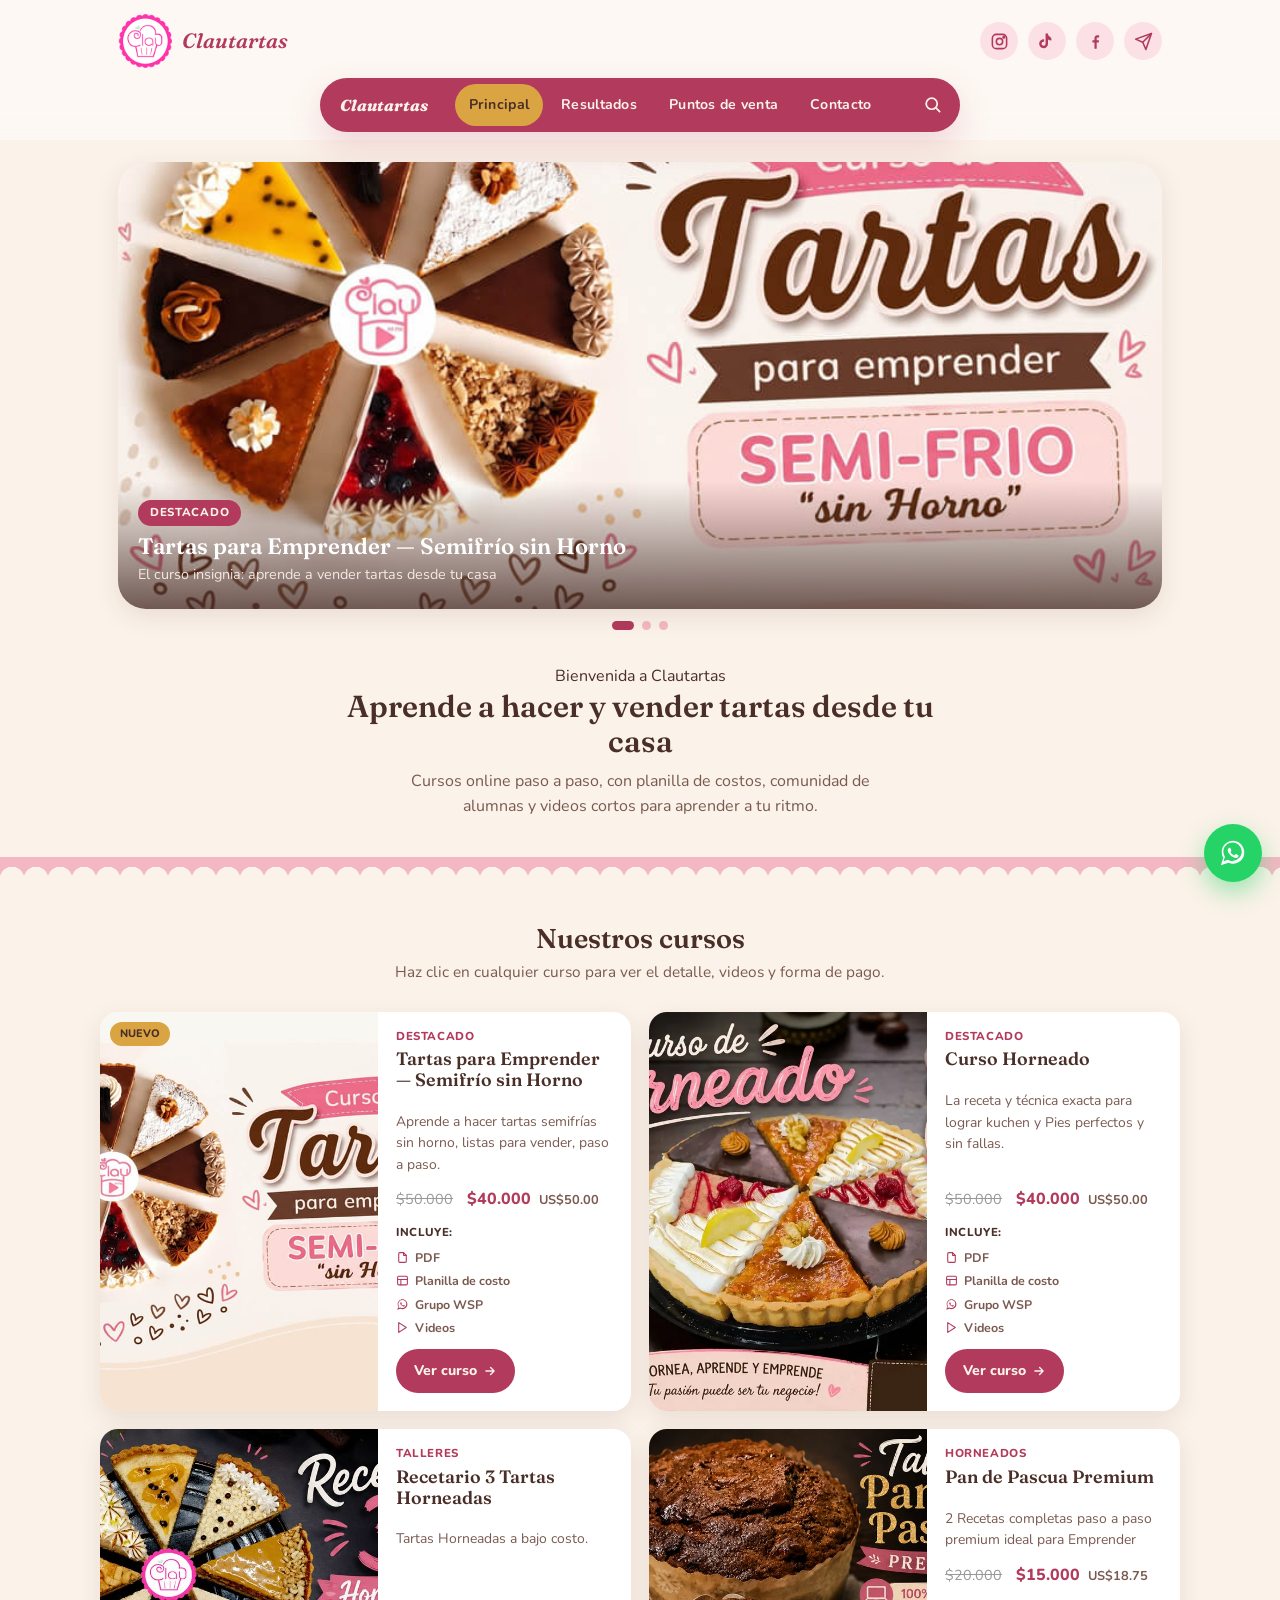
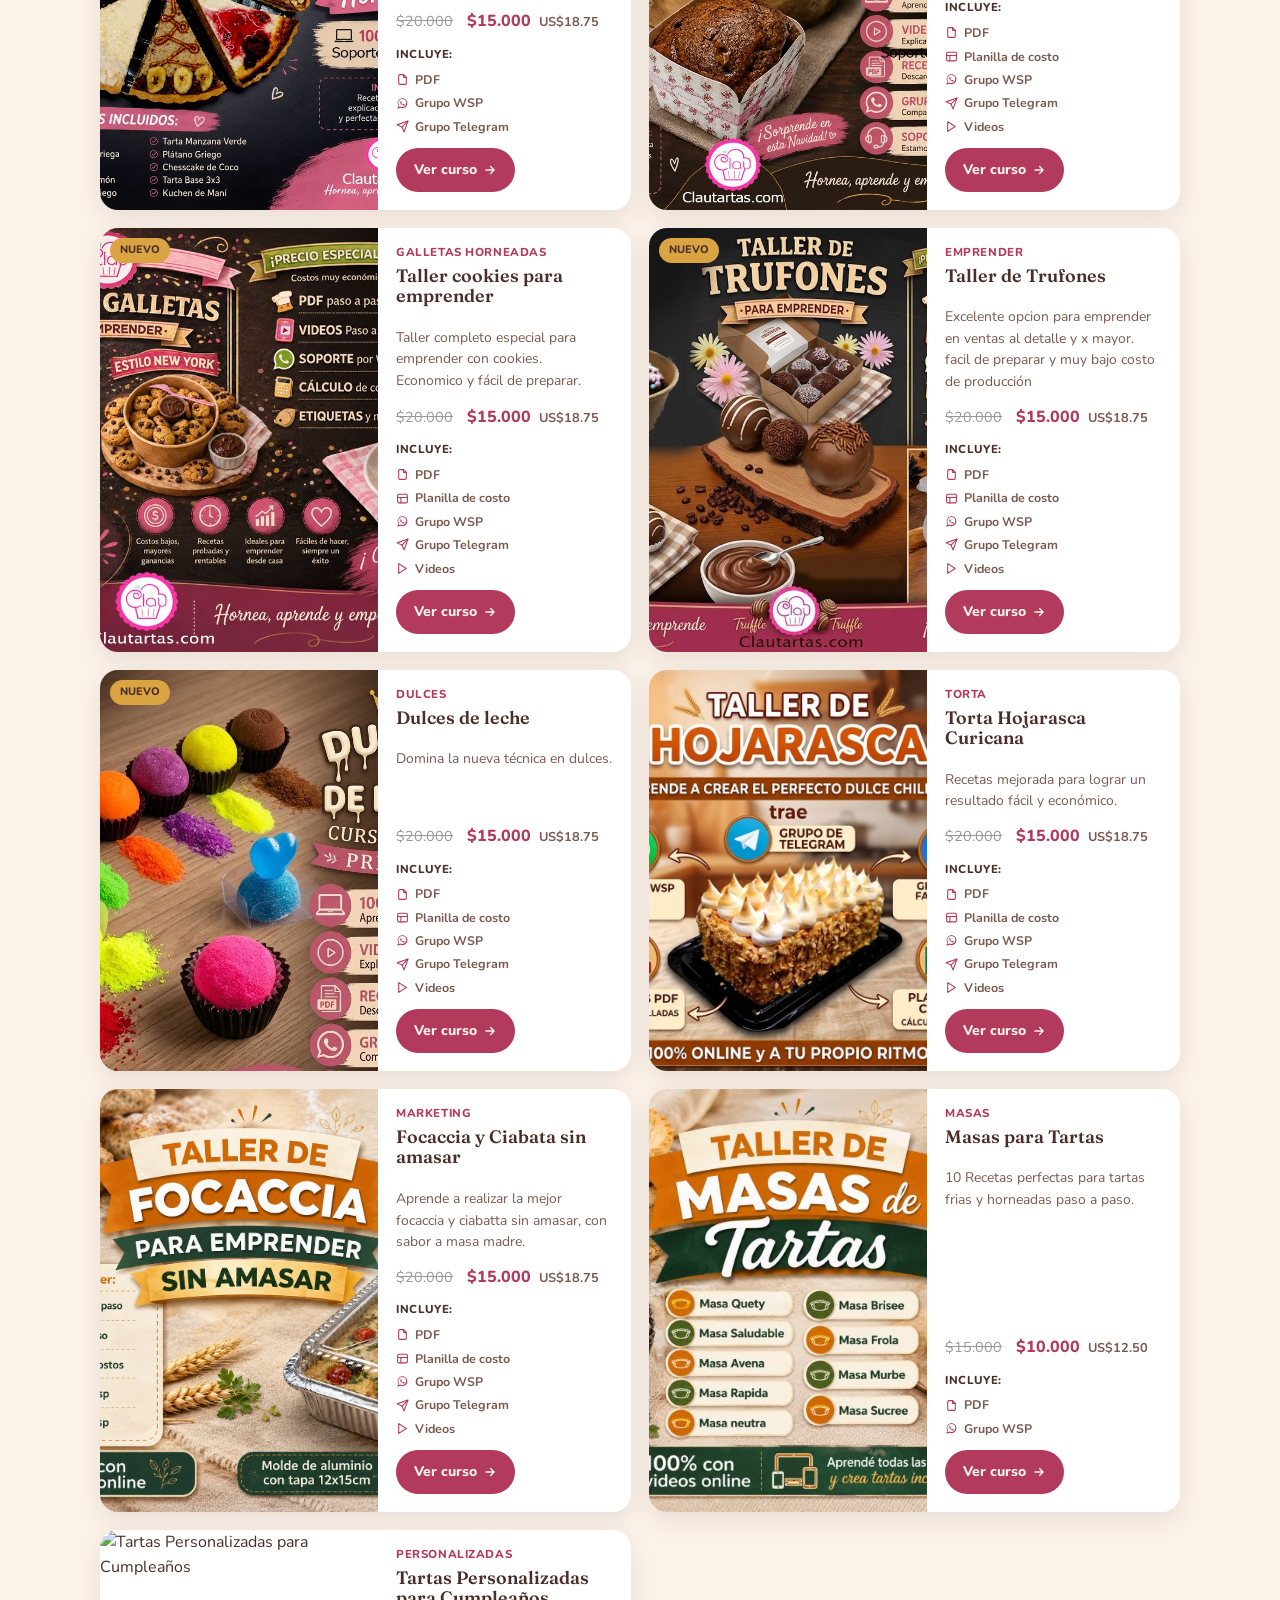
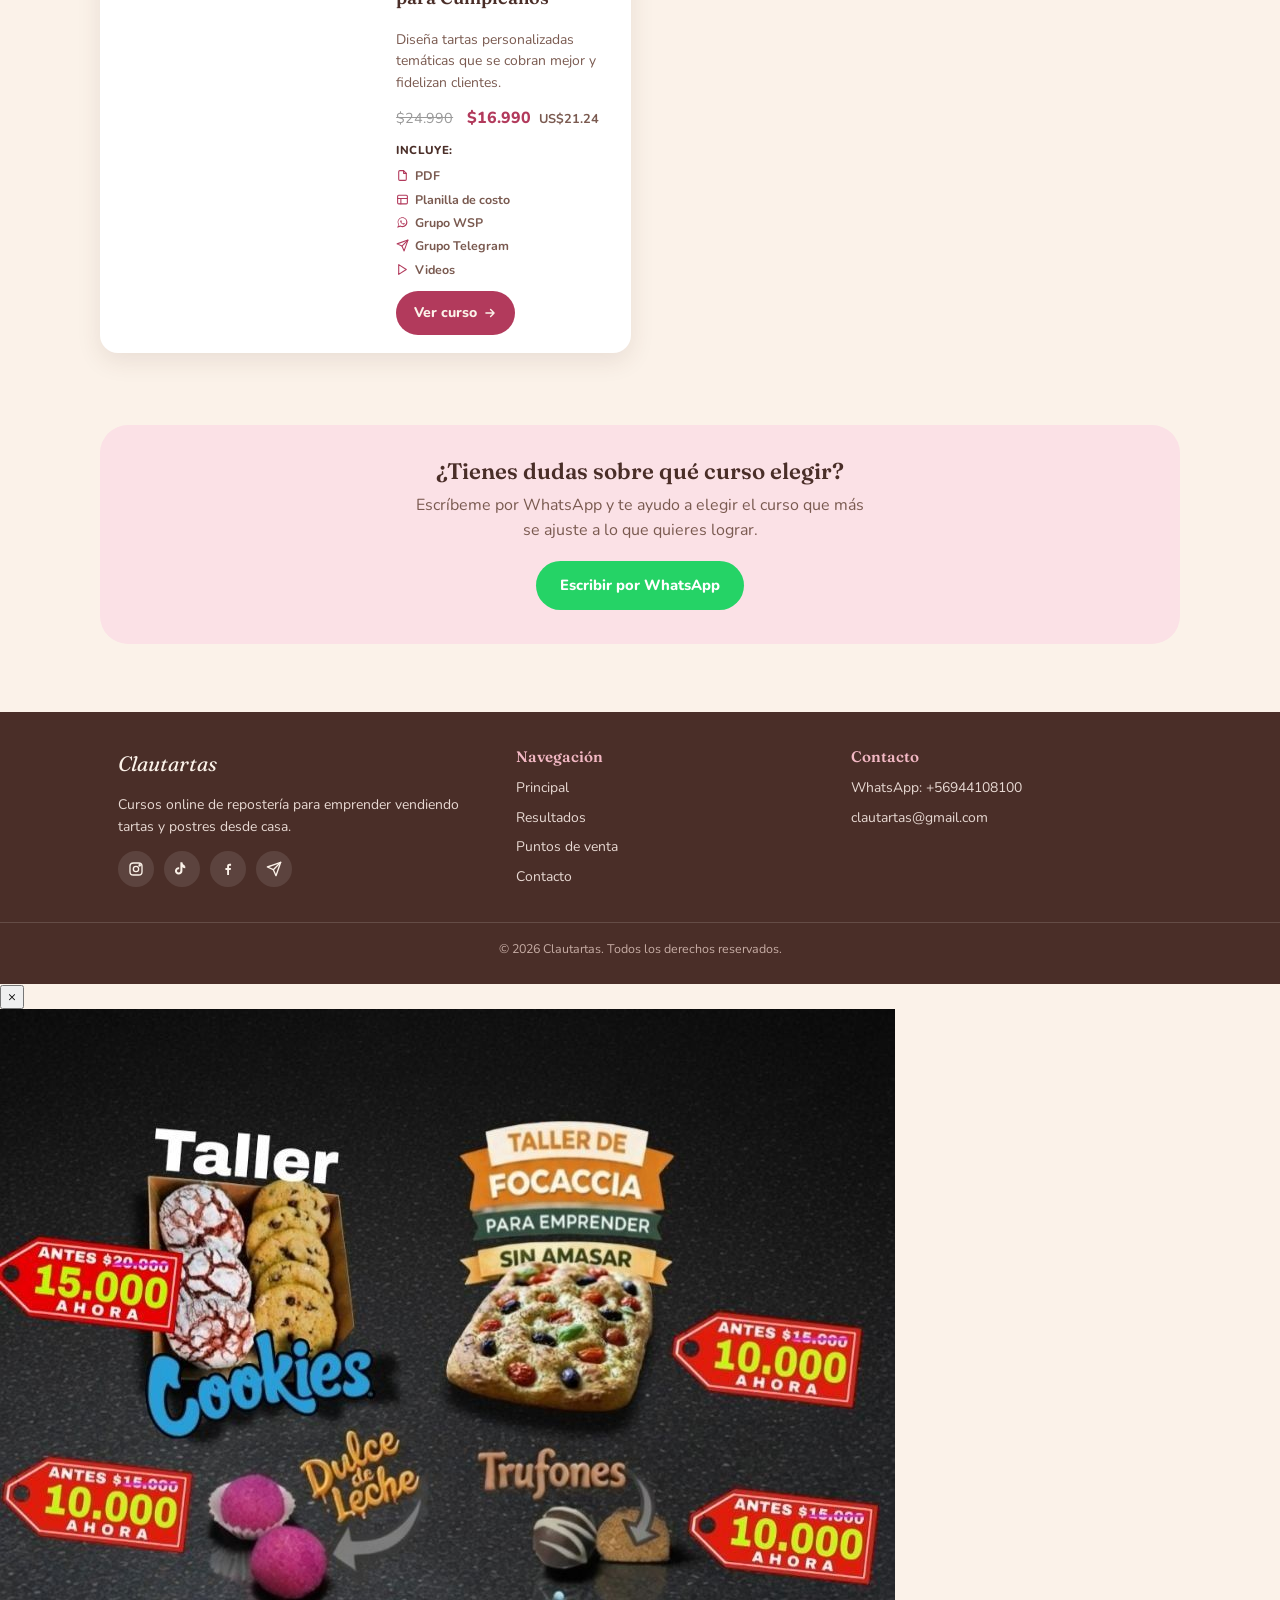
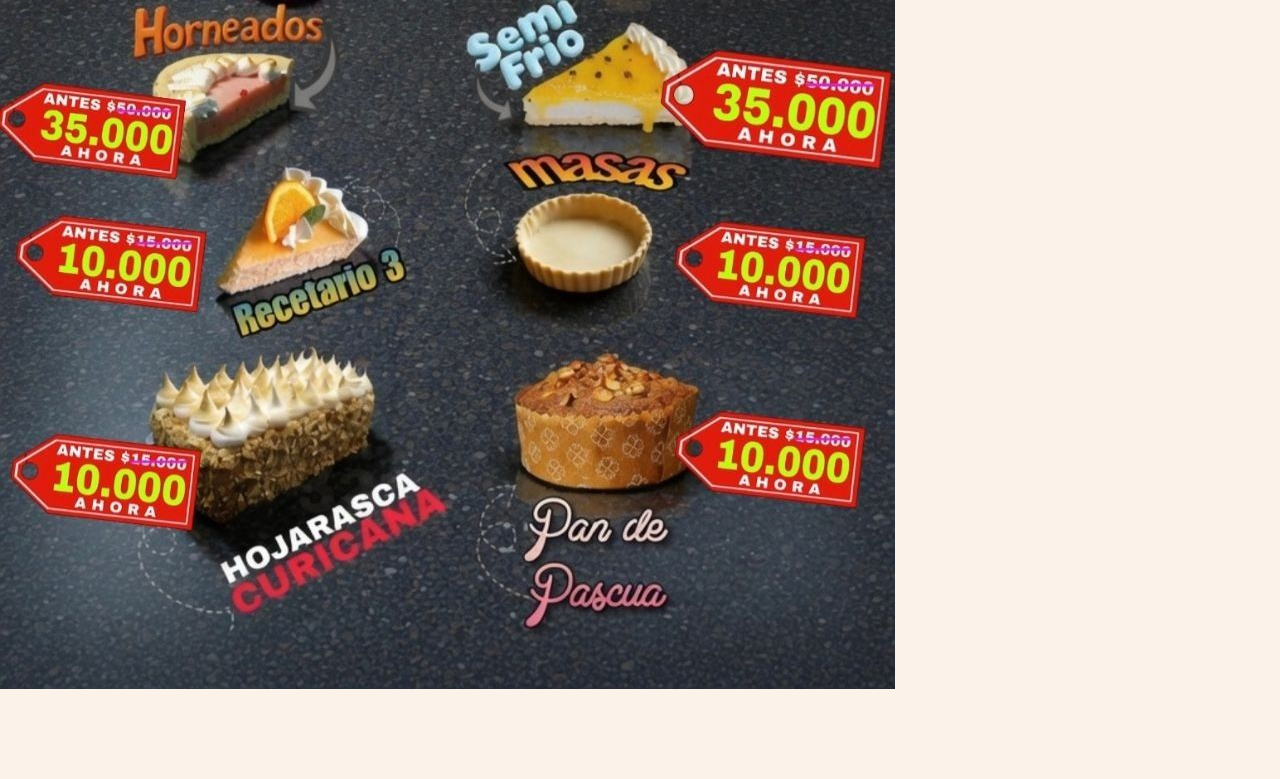
==== commit 40c37f06: "Add files via upload" ====
--- a/index.html
+++ b/index.html
@@ -73,6 +73,7 @@
     renderCarousel();
     renderCourseList();
     document.getElementById("ctaWsp").href = waLink();
+    renderPromoPopup();
   });
 </script>
 </body>
--- a/css/style.css
+++ b/css/style.css
@@ -737,8 +737,14 @@
   box-shadow: var(--shadow-soft);
   margin: 18px 0 0;
 }
-.curso-hero img { width: 100%; height: 260px; object-fit: cover; }
-@media (min-width: 720px) { .curso-hero img { height: 380px; } }
+.curso-hero img {
+  width: 100%;
+  height: 260px;
+  object-fit: contain;
+  object-position: center;
+  background: var(--cream);
+}
+@media (min-width: 720px) { .curso-hero img { height: 420px; } }
 .curso-hero-overlay {
   position: absolute; inset: 0;
   background: linear-gradient(to top, rgba(74,46,40,.75), transparent 55%);
@@ -780,6 +786,57 @@
   border-radius: var(--radius-sm);
 }
 @media (min-width: 560px) { .gallery-grid img { height: 150px; } }
+
+.lightbox-img {
+  cursor: zoom-in;
+  transition: transform .15s ease, box-shadow .15s ease;
+}
+.lightbox-img:hover,
+.lightbox-img:active {
+  transform: scale(1.03);
+  box-shadow: var(--shadow-lift);
+}
+
+.lightbox-overlay {
+  position: fixed;
+  inset: 0;
+  z-index: 999;
+  display: flex;
+  align-items: center;
+  justify-content: center;
+  padding: 24px;
+  background: rgba(74, 46, 40, 0.88);
+  opacity: 0;
+  pointer-events: none;
+  transition: opacity .2s ease;
+  cursor: zoom-out;
+}
+.lightbox-overlay.active {
+  opacity: 1;
+  pointer-events: auto;
+}
+.lightbox-img-full {
+  max-width: 100%;
+  max-height: 90vh;
+  border-radius: var(--radius-md);
+  box-shadow: var(--shadow-lift);
+  cursor: default;
+}
+.lightbox-close {
+  position: absolute;
+  top: 18px;
+  right: 22px;
+  width: 44px;
+  height: 44px;
+  border: none;
+  border-radius: 50%;
+  background: rgba(255, 255, 255, 0.15);
+  color: var(--white);
+  font-size: 1.8rem;
+  line-height: 1;
+  cursor: pointer;
+}
+.lightbox-close:hover { background: rgba(255, 255, 255, 0.3); }
 
 .tiktok-grid {
   display: grid;
@@ -907,3 +964,34 @@
 @media (prefers-reduced-motion: reduce) {
   * { animation-duration: 0.01ms !important; transition-duration: 0.01ms !important; }
 }
+/* ============================================================
+   PRECIO DE OFERTA — pega este bloque al FINAL de tu css/style.css
+   (no reemplaza nada, solo agrega estas clases nuevas)
+   ============================================================ */
+
+/* Precio tachado en la página de detalle del curso (sidebar) */
+.precio-tachado {
+  text-decoration: line-through;
+  color: var(--text-secondary, #999);
+  font-size: 1rem;
+  font-weight: 400;
+  margin-bottom: 2px;
+}
+
+/* Precio tachado en las tarjetas del listado (index.html) */
+.clp-tachado {
+  text-decoration: line-through;
+  color: #999;
+  font-size: 0.9rem;
+  margin-right: 6px;
+}
+
+/* Precio de oferta destacado en las tarjetas del listado */
+.clp-oferta {
+  color: var(--berry, #7c2d42);
+  font-weight: 800;
+}
+.resource-row-static {
+  cursor: default;
+  pointer-events: none;
+}
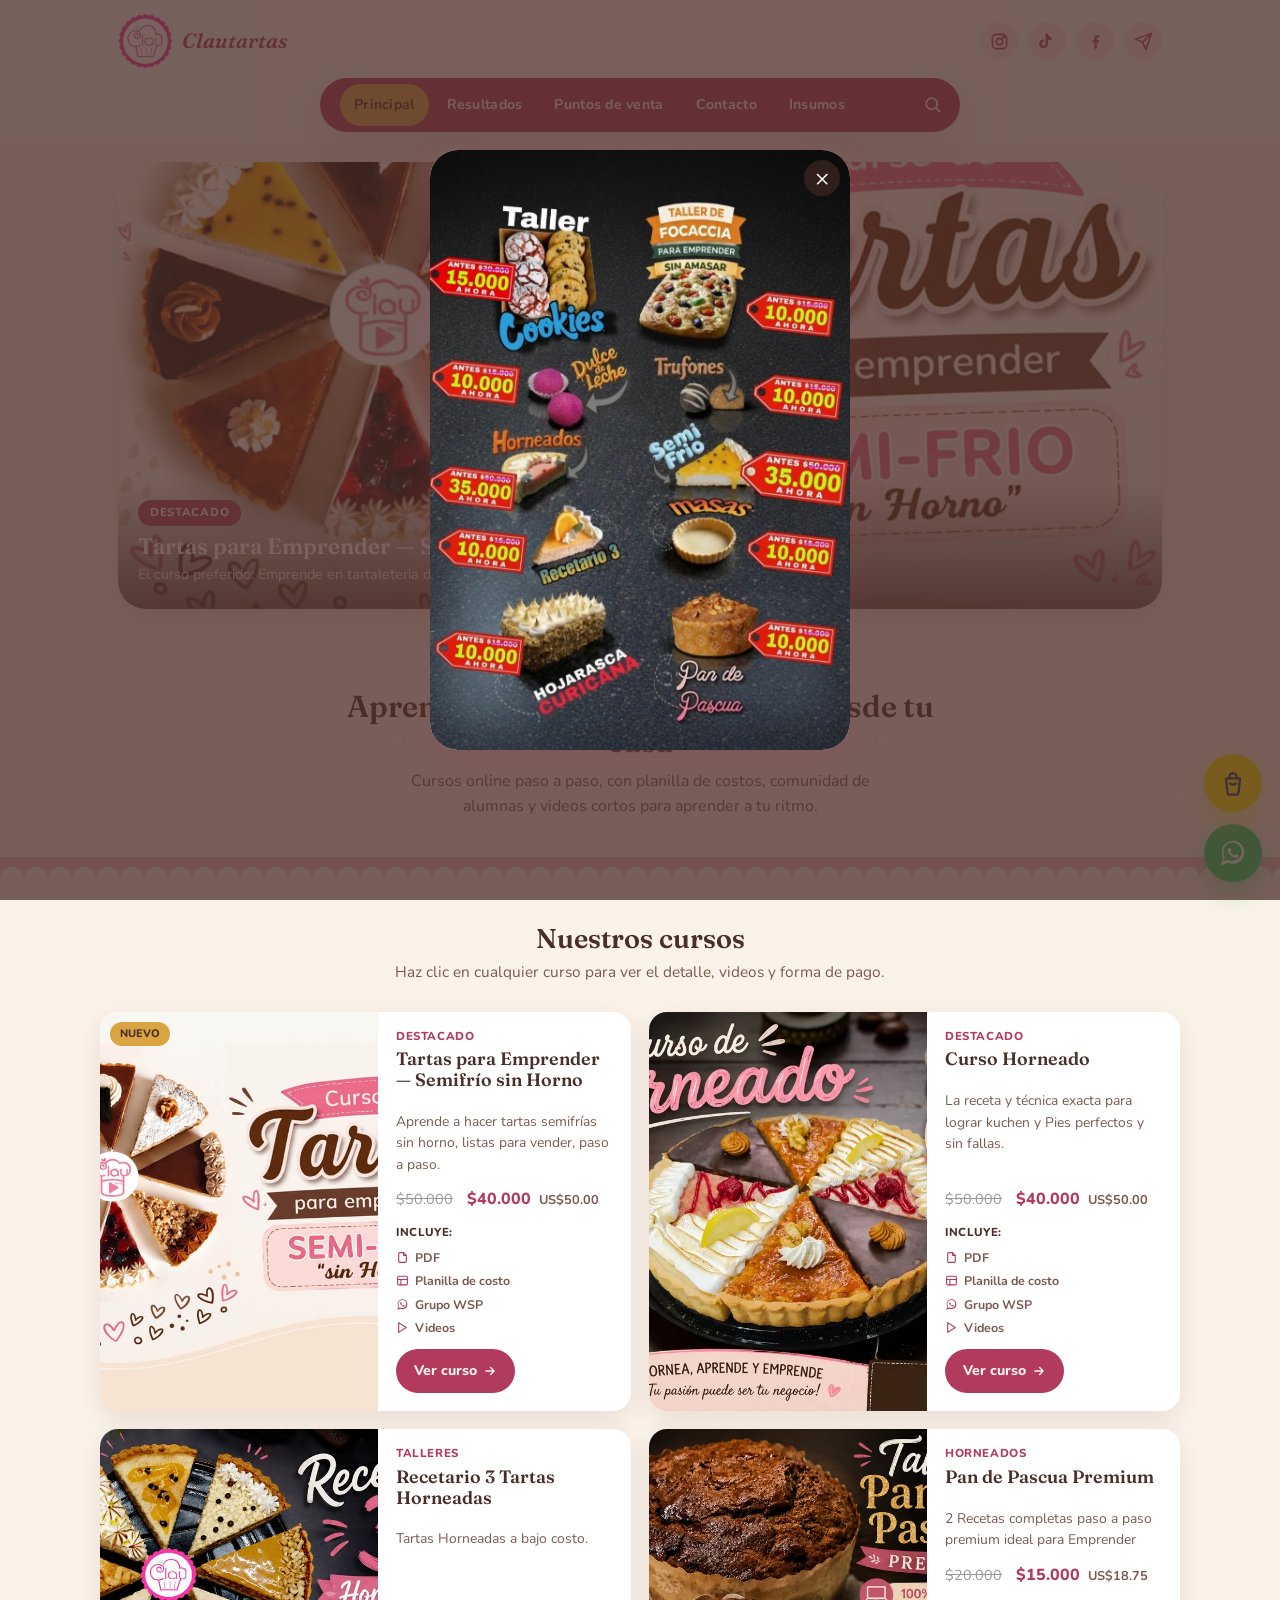
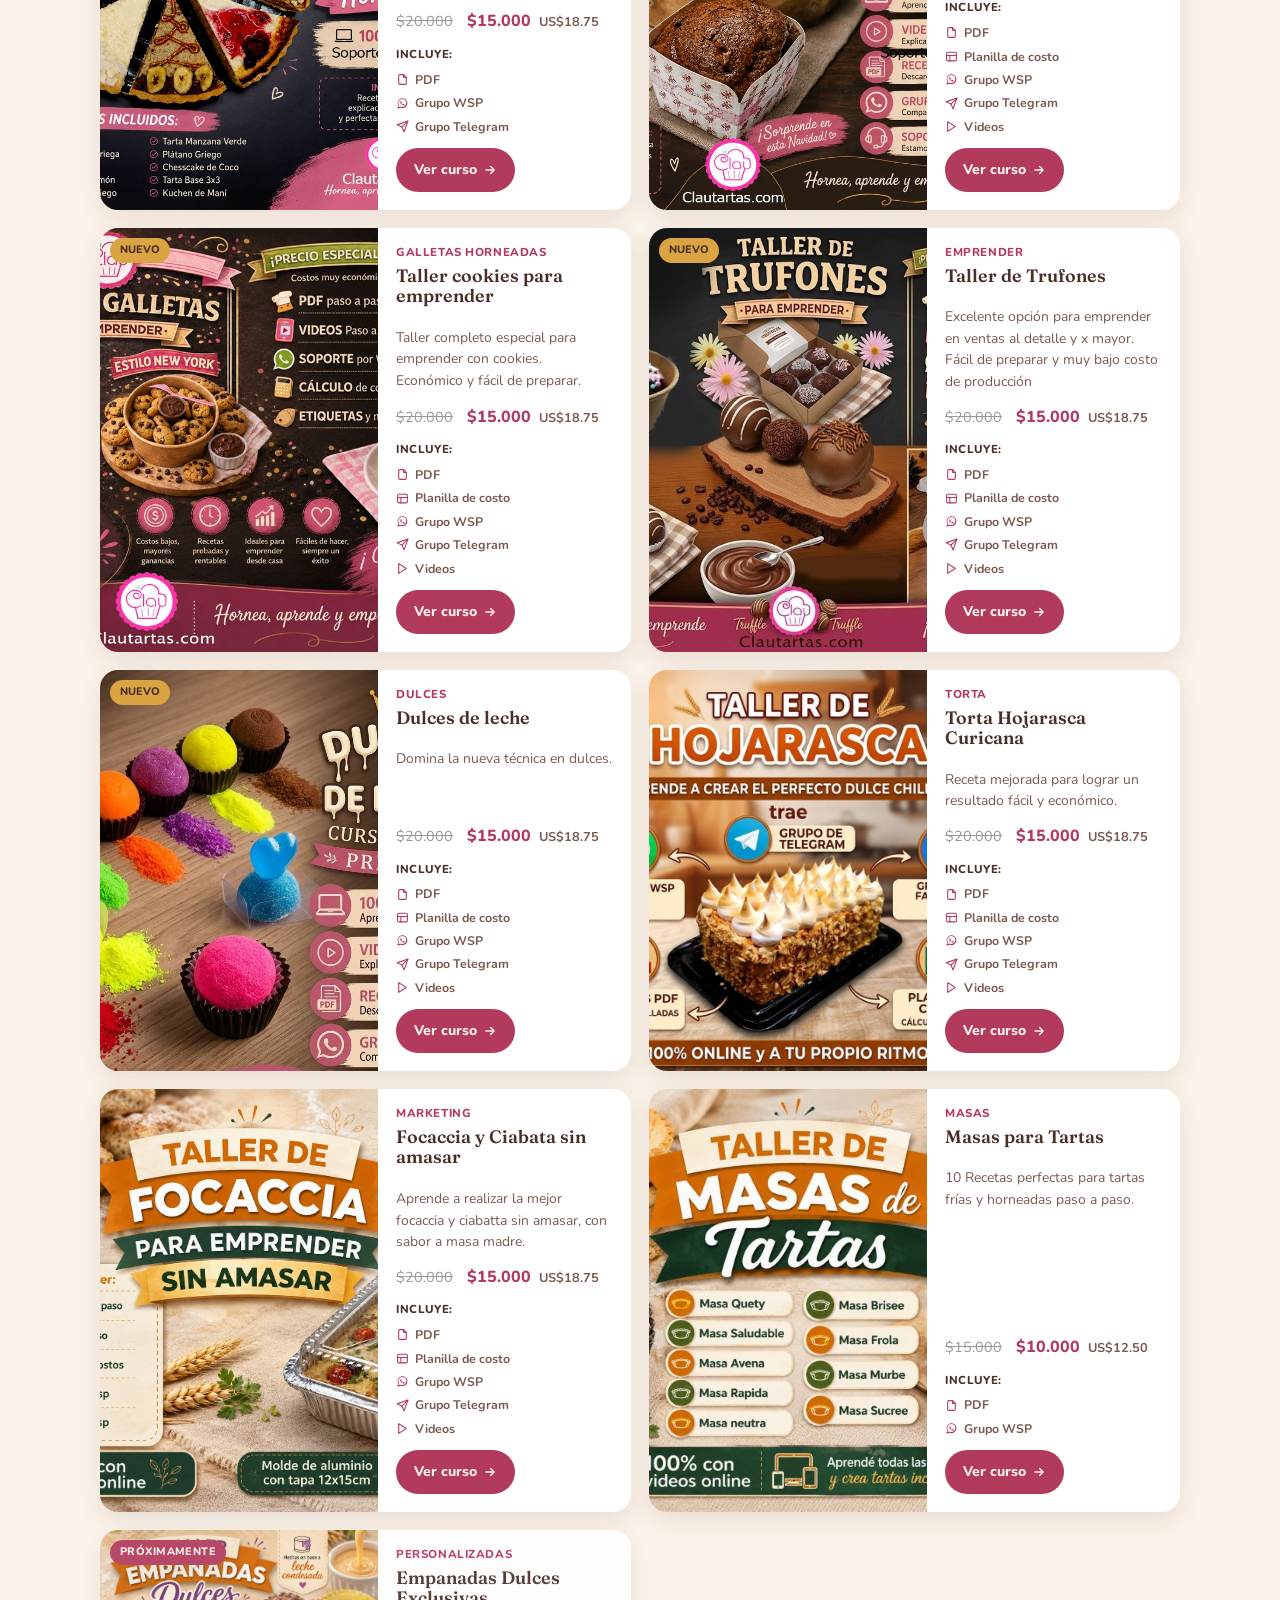
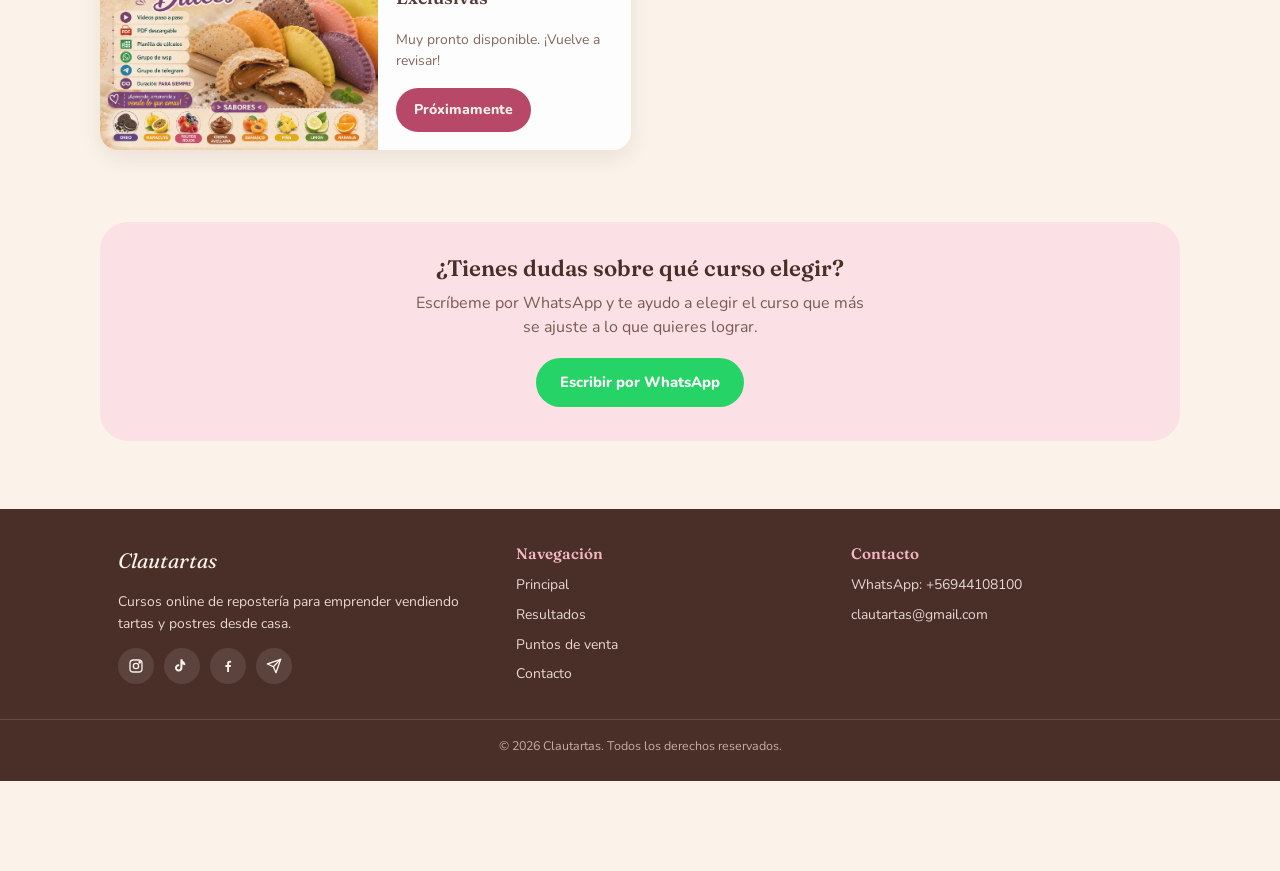
==== commit 27478262: "Add files via upload" ====
--- a/index.html
+++ b/index.html
@@ -32,7 +32,20 @@
   ]
 }
 </script>
+
+<!-- Analytics: GoatCounter (visitas, países, referidos) -->
+<script data-goatcounter="https://clautartas.goatcounter.com/count" async src="//gc.zgo.at/count.js"></script>
+
+<!-- Analytics: Microsoft Clarity (clics, mapas de calor, tiempo en página) -->
+<script type="text/javascript">
+    (function(c,l,a,r,i,t,y){
+        c[a]=c[a]||function(){(c[a].q=c[a].q||[]).push(arguments)};
+        t=l.createElement(r);t.async=1;t.src="https://www.clarity.ms/tag/"+i;
+        y=l.getElementsByTagName(r)[0];y.parentNode.insertBefore(t,y);
+    })(window, document, "clarity", "script", "xwd8eog43b");
+</script>
 </head>
+
 <body data-page="index.html">
 
 <header id="site-header" class="site-header"></header>
--- a/css/style.css
+++ b/css/style.css
@@ -167,40 +167,30 @@
   background: var(--caramel);
   color: var(--cocoa);
 }
-.nav-brand-mini { color: var(--cream); font-weight: 800; font-family: var(--font-display); font-style: italic; }
-.nav-toggle {
-  background: var(--caramel);
-  border: none;
-  width: 40px;
-  height: 40px;
-  border-radius: 50%;
-  display: flex;
-  align-items: center;
-  justify-content: center;
+/* Fila de accesos rápidos, siempre visible en mobile (sin menú oculto) */
+.nav-quick-links {
+  display: flex;
+  gap: 8px;
+  max-width: 640px;
+  margin: 8px auto 0;
+  padding: 2px 4px 2px;
+  overflow-x: auto;
+  -webkit-overflow-scrolling: touch;
+  scrollbar-width: none;
+}
+.nav-quick-links::-webkit-scrollbar { display: none; }
+.nav-quick-links a {
   flex-shrink: 0;
-}
-.nav-toggle svg { width: 20px; height: 20px; color: var(--cocoa); }
-
-.nav-mobile-panel {
-  max-width: 640px;
-  margin: 6px auto 0;
-  background: var(--white);
-  border-radius: 20px;
-  box-shadow: var(--shadow-soft);
-  overflow: hidden;
-  max-height: 0;
-  transition: max-height .25s ease;
-}
-.nav-mobile-panel.open { max-height: 320px; }
-.nav-mobile-panel a {
-  display: block;
-  padding: 14px 22px;
+  background: var(--white);
+  color: var(--berry);
   font-weight: 700;
-  color: var(--cocoa);
-  border-bottom: 1px solid var(--pink-soft);
-}
-.nav-mobile-panel a:last-child { border-bottom: none; }
-.nav-mobile-panel a.active { color: var(--berry); background: var(--pink-soft); }
+  font-size: .85rem;
+  padding: 10px 18px;
+  border-radius: 999px;
+  box-shadow: var(--shadow-soft);
+  white-space: nowrap;
+}
+.nav-quick-links a.active { background: var(--berry); color: var(--cream); }
 
 .nav-actions { display: flex; align-items: center; gap: 6px; flex-shrink: 0; }
 .nav-search-toggle {
@@ -271,8 +261,7 @@
 
 @media (min-width: 720px) {
   .nav-links { display: flex; }
-  .nav-toggle { display: none; }
-  .nav-mobile-panel { display: none; }
+  .nav-quick-links { display: none; }
 }
 
 /* ============================================
@@ -397,6 +386,31 @@
   padding: 4px 10px;
   border-radius: 999px;
 }
+
+/* Curso "próximamente": se muestra pero no es clickable */
+.course-card-soon { opacity: .92; }
+.course-media-soon { cursor: default; }
+.course-media-soon .badge-soon {
+  position: absolute; top: 10px; left: 10px;
+  z-index: 2;
+}
+.badge-soon {
+  background: var(--berry);
+  color: var(--cream);
+  font-size: .68rem;
+  font-weight: 800;
+  text-transform: uppercase;
+  letter-spacing: .04em;
+  padding: 4px 10px;
+  border-radius: 999px;
+  box-shadow: var(--shadow-soft);
+}
+.course-cta-disabled {
+  background: var(--pink-soft);
+  color: var(--cocoa-soft);
+  cursor: default;
+  pointer-events: none;
+}
 .course-media .play-badge {
   position: absolute; inset: 0;
   display: flex; align-items: center; justify-content: center;
@@ -550,14 +564,84 @@
   height: 200px;
   object-fit: cover;
 }
-.testi-video {
+.testi-video-thumb {
+  position: relative;
+  width: 100%;
+  min-height: 200px;
+  aspect-ratio: 4 / 3;
   margin-bottom: 12px;
+  border: none;
+  border-radius: var(--radius-sm);
+  background-color: var(--cocoa);
+  background-size: cover;
+  background-position: center;
+  background-repeat: no-repeat;
+  cursor: pointer;
+  display: flex;
+  align-items: center;
+  justify-content: center;
+  overflow: hidden;
+  padding: 0;
+}
+.testi-video-fallback {
+  display: flex;
+  flex-direction: column;
+  align-items: center;
+  gap: 8px;
+  color: var(--white);
+}
+.testi-video-fallback svg { width: 34px; height: 34px; }
+.testi-video-fallback span { font-size: .82rem; font-weight: 700; }
+.testi-video-thumb .play-badge {
+  position: absolute;
+  opacity: 1;
+  background: none;
+  transition: transform .15s ease;
+}
+.testi-video-thumb:hover .play-badge { transform: scale(1.08); }
+
+.video-modal-overlay {
+  position: fixed; inset: 0; z-index: 1000;
+  display: flex; align-items: center; justify-content: center;
+  padding: 20px;
+  background: rgba(74, 46, 40, 0.85);
+  opacity: 0; pointer-events: none;
+  transition: opacity .2s ease;
+}
+.video-modal-overlay.active { opacity: 1; pointer-events: auto; }
+.video-modal-card {
+  position: relative;
+  background: var(--white);
+  border-radius: var(--radius-lg);
+  padding: 34px 16px 16px;
+  max-width: 380px;
+  width: 100%;
+  max-height: 90vh;
+  overflow-y: auto;
+}
+.video-modal-close {
+  position: absolute; top: 10px; right: 10px;
+  width: 36px; height: 36px; border-radius: 50%; border: none;
+  background: var(--pink-soft); color: var(--berry);
+  font-size: 1.5rem; line-height: 1; cursor: pointer;
+}
+.video-modal-close:hover { background: var(--pink-frost); }
+.tiktok-iframe-wrap {
+  position: relative;
+  width: 100%;
+  max-width: 325px;
+  aspect-ratio: 9 / 16;
+  margin: 0 auto;
   border-radius: var(--radius-sm);
   overflow: hidden;
-  display: flex;
-  justify-content: center;
-}
-.testi-video blockquote.tiktok-embed { margin: 0 !important; }
+  background: var(--cocoa);
+}
+.tiktok-iframe-wrap iframe {
+  position: absolute; inset: 0;
+  width: 100%; height: 100%;
+  border: none;
+}
+.tiktok-grid .tiktok-iframe-wrap { max-width: 100%; }
 .testi-quote {
   font-family: var(--font-display);
   font-style: italic;
@@ -627,16 +711,18 @@
 .pv-row {
   display: grid;
   grid-template-columns: 1fr;
-  gap: 4px;
+  gap: 8px;
   padding: 16px 20px;
   border-bottom: 1px solid var(--pink-soft);
+  align-items: start;
 }
 .pv-row:last-child { border-bottom: none; }
 .pv-row-head { display: none; }
 @media (min-width: 700px) {
-  .pv-row { grid-template-columns: 2fr 1fr 1.2fr; align-items: center; gap: 10px; }
+  .pv-row { grid-template-columns: 2fr 1fr 1.2fr auto; align-items: center; gap: 10px; }
   .pv-row-head {
     display: grid;
+    grid-template-columns: 2fr 1fr 1.2fr auto;
     background: var(--pink-soft);
     font-size: .74rem;
     font-weight: 800;
@@ -652,6 +738,24 @@
 @media (min-width: 700px) { .pv-ciudad::before { content: ""; } }
 .pv-contacto::before { content: "☎ "; }
 @media (min-width: 700px) { .pv-contacto::before { content: ""; } }
+.pv-wsp-btn {
+  display: inline-flex;
+  align-items: center;
+  gap: 6px;
+  align-self: start;
+  justify-self: start;
+  width: fit-content;
+  background: #25D366;
+  color: var(--white);
+  font-weight: 700;
+  font-size: .82rem;
+  padding: 8px 14px;
+  border-radius: 999px;
+  white-space: nowrap;
+  transition: transform .15s ease, background .15s ease;
+}
+.pv-wsp-btn:hover { background: #1ebe5a; transform: translateY(-1px); }
+.pv-wsp-btn svg { width: 15px; height: 15px; }
 .pv-empty {
   text-align: center;
   color: var(--cocoa-soft);
@@ -920,6 +1024,25 @@
 }
 
 /* ============================================
+   FLOATING MERCADO LIBRE BUTTON
+   ============================================ */
+.ml-float {
+  position: fixed;
+  right: 18px;
+  bottom: 88px;
+  z-index: 999;
+  width: 58px;
+  height: 58px;
+  border-radius: 50%;
+  background: #FFE600;
+  display: flex;
+  align-items: center;
+  justify-content: center;
+  box-shadow: 0 10px 24px rgba(255, 230, 0, 0.45);
+}
+.ml-float svg { width: 28px; height: 28px; color: #2D3277; }
+
+/* ============================================
    FOOTER
    ============================================ */
 .site-footer {
@@ -994,4 +1117,50 @@
 .resource-row-static {
   cursor: default;
   pointer-events: none;
-}+}
+/* ============================================
+   POPUP DE PROMOCIONES (index.html)
+   ============================================ */
+.promo-overlay {
+  position: fixed; inset: 0; z-index: 1001;
+  display: flex; align-items: center; justify-content: center;
+  padding: 20px;
+  background: rgba(74, 46, 40, 0);
+  opacity: 0; pointer-events: none;
+  transition: opacity .25s ease, background .25s ease;
+}
+.promo-overlay.active {
+  opacity: 1; pointer-events: auto;
+  background: rgba(74, 46, 40, 0.75);
+}
+.promo-card {
+  position: relative;
+  max-width: 420px;
+  width: 100%;
+  background: var(--white);
+  border-radius: var(--radius-lg);
+  overflow: hidden;
+  box-shadow: var(--shadow-lift);
+  transform: scale(0.92);
+  transition: transform .25s ease;
+}
+.promo-overlay.active .promo-card { transform: scale(1); }
+.promo-slide { display: none; }
+.promo-slide.active { display: block; }
+.promo-slide img { width: 100%; display: block; }
+.promo-close {
+  position: absolute; top: 10px; right: 10px; z-index: 2;
+  width: 36px; height: 36px; border-radius: 50%; border: none;
+  background: rgba(74, 46, 40, 0.55); color: var(--white);
+  font-size: 1.5rem; line-height: 1; cursor: pointer;
+}
+.promo-close:hover { background: rgba(74, 46, 40, 0.8); }
+.promo-dots {
+  display: flex; justify-content: center; gap: 6px;
+  padding: 12px 0;
+}
+.promo-dots button {
+  width: 8px; height: 8px; border-radius: 50%; border: none;
+  background: var(--pink-frost); cursor: pointer; padding: 0;
+}
+.promo-dots button.active { background: var(--berry); }
